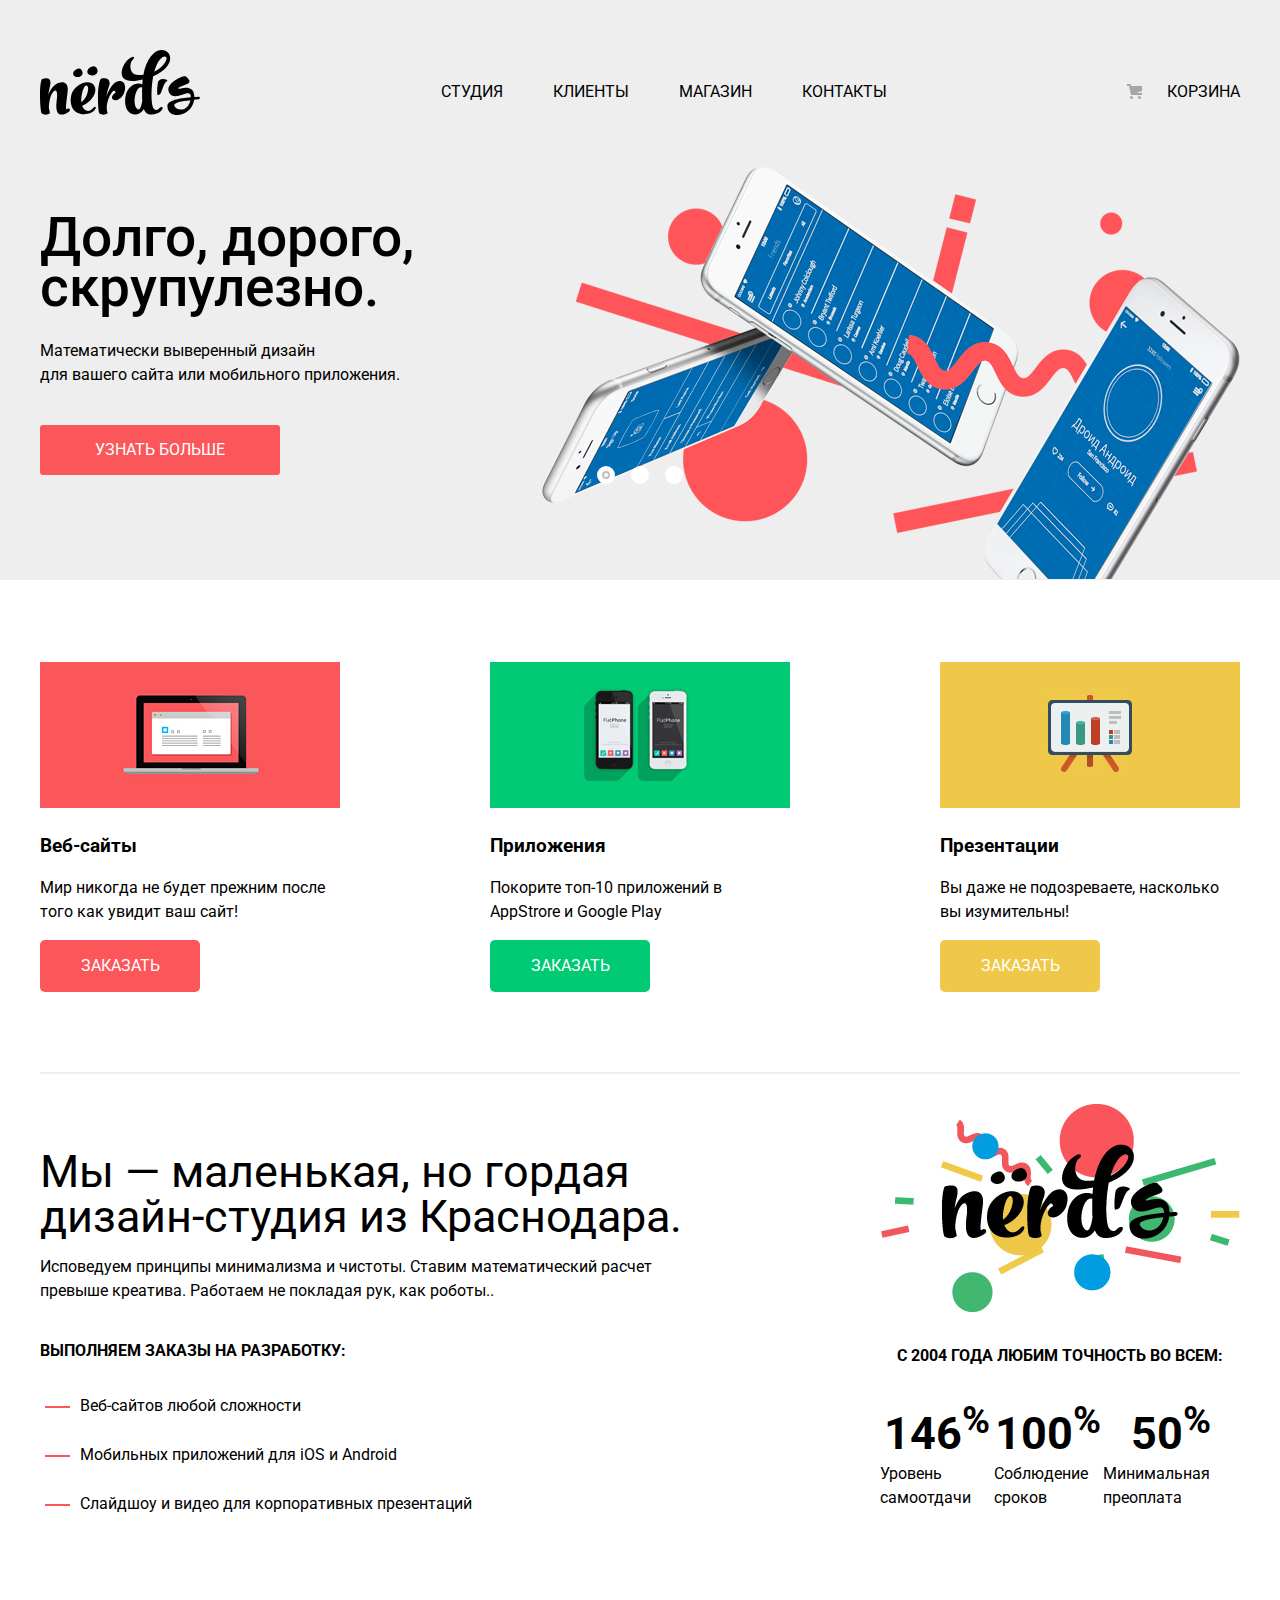
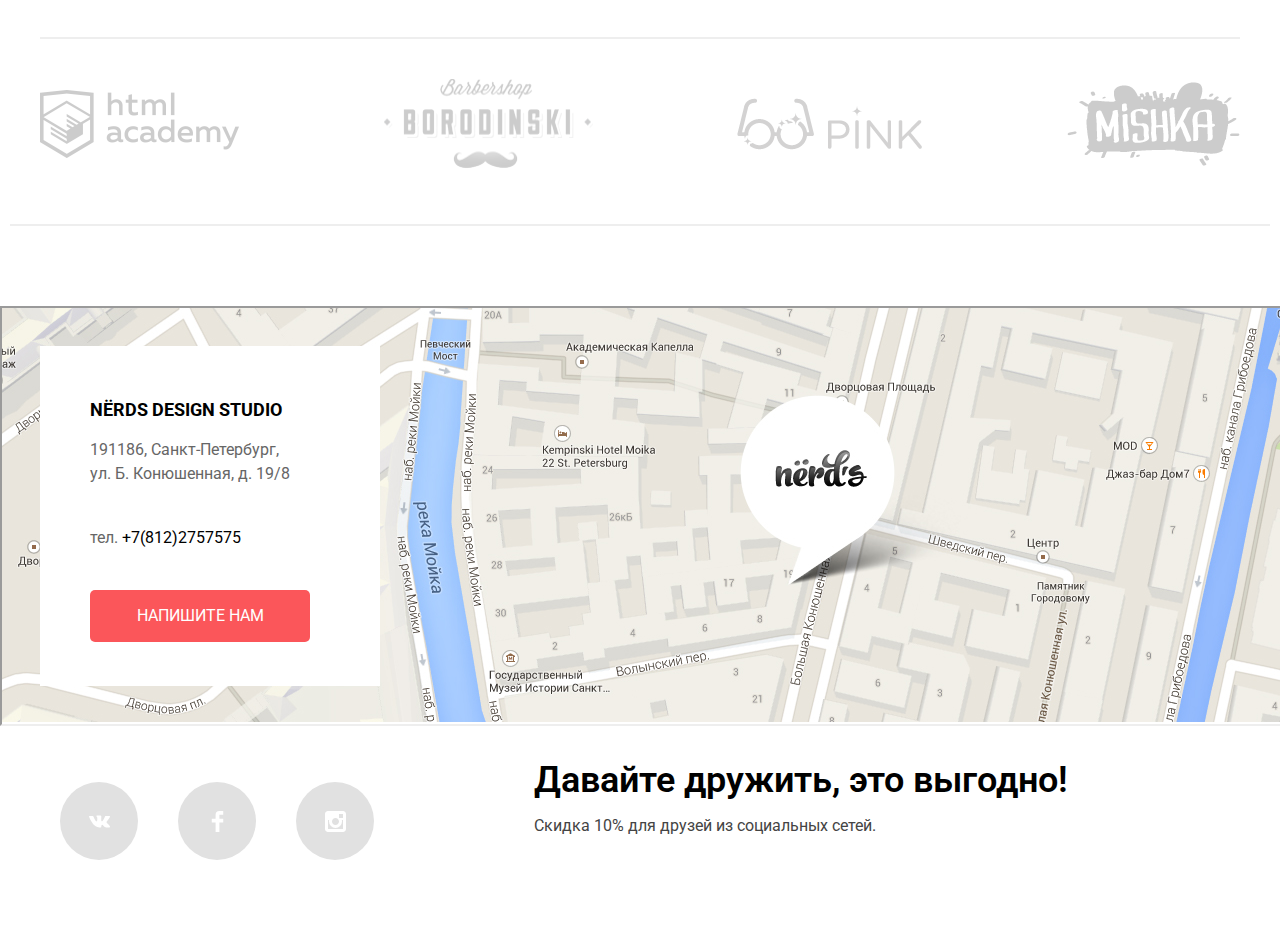
==== index.html @ 2fd3a443 "pravka24" ====
<!DOCTYPE html>
<html lang="ru">

<head>
  <meta charset="utf-8" />
  <title>HTML Academy: Нёрдс</title>

  <link rel="stylesheet" href="css/normalize.css" />
  <link rel="stylesheet" href="css/style.css" />
  <script src="js/script.js"></script>
  <link href="https://fonts.googleapis.com/css?family=Roboto:400,500,700" rel="stylesheet" />
 

</head>

<body>
  <header class="main-header">
    <div class="container">
      <a class="logo">
        <img src="img/nerds-logo.svg" width="160" height="65" alt="#" /></a>

      <nav class="navigation">
        <a class="navigation-link-active">студия</a>
        <a class="navigation-link" href="#">клиенты</a>
        <a class="navigation-link" href="catalog.html">магазин</a>

        <a class="navigation-link" href="#">контакты</a>
      </nav>

      <div class="cart">
        <a class="cart-link" href="#">корзина</a>
      </div>
    </div>
  </header>

  <main class="page-content">
    <section class="slider">
      <div class="container">
        <h2 class="visually-hidden">Преимущества</h2>
        <input class="visually-hidden" type="radio" id="product-1" name="toggle" checked />
        <input class="visually-hidden" type="radio" id="product-2" name="toggle" />
        <input class="visually-hidden" type="radio" id="product-3" name="toggle" />
        <div class="slider-controls">
          <label class="slider-controls-item slider-controls-item-1" for="product-1">Первый</label>
          <label class="slider-controls-item slider-controls-item-2" for="product-2">Второй</label>
          <label class="slider-controls-item slider-controls-item-3" for="product-3">Третий</label>
        </div>
        <ul class="slider-list">
          <li class="slider-item">
            <h3>
              Долго, дорого,<br />
              скрупулезно.
            </h3>
            <p>
              Математически выверенный дизайн<br />
              для вашего сайта или мобильного приложения.
            </p>
            <a class="slider-item-btn btn" href="#">Узнать больше</a>
          </li>
          <li class="slider-item">
            <h3>Любим математику как никто другой</h3>
            <p>
              Никакого креатива, только математические формулы для расчета
              идеальных пропорций.
            </p>
            <a class="slider-item-btn btn" href="#">Узнать больше</a>
          </li>
          <li class="slider-item">
            <h3>
              Только ночь,<br />
              только хардкор
            </h3>
            <p>
              Работать днем, как все? Мы против этого.<br />
              Ближе к полуночи работа только начинается.
            </p>
            <a class="slider-item-btn btn" href="#">Узнать больше</a>
          </li>
        </ul>
      </div>
    </section>

    <section class="categories">
      <div class="categories-item">
        <img src="img/illustration-1.png" width="300" height="146" alt="#" />
        <h3 class="categories-title">Веб-сайты</h3>
        <p class="categories-text"></p>
        <p>Мир никогда не будет прежним после того как увидит ваш сайт!</p>
        <a class="btn-red" href="#">заказать</a>
      </div>

      <div class="categories-item">
        <img src="img/illustration-2.png" width="300" height="146" alt="#" />
        <h3 class="categories-title">Приложения</h3>
        <p class="categories-text"></p>
        <p>Покорите топ-10 приложений в AppStrore и Google Play</p>
        <a class="btn-green" href="#">заказать</a>
      </div>

      <div class="categories-item">
        <img src="img/illustration-3.png" width="300" height="146" alt="#" />
        <h3 class="categories-title">Презентации</h3>
        <p class="categories-text"></p>
        <p>Вы даже не подозреваете, насколько вы изумительны!</p>
        <a class="btn-yellow" href="#">заказать</a>
      </div>
    </section>

    <div class="about">
      <div class="left-column">
        <h2 class="about-header">
          Мы — маленькая, но гордая дизайн-студия из Краснодара.
        </h2>
        <p class="about-promo ">
          Исповедуем принципы минимализма и чистоты. Ставим математический
          расчет превыше креатива. Работаем не покладая рук, как роботы..
        </p>
        <h3>Выполняем заказы на разработку:</h3>
        <ul class="about-promo-h">
          <li>Веб-сайтов любой сложности</li>
          <li>Мобильных приложений для iOS и Android</li>
          <li>Слайдшоу и видео для корпоративных презентаций</li>
        </ul>
      </div>
      <div class="right-column">
        <img src="img/nerds-illustration.png" width="360" height="208" alt="#" />
        <p class="about-text">С 2004 года любим точность во всем:</p>

        <ul>
          <li>
            <span>146<sup>%</sup></span>
            <p>Уровень самоотдачи</p>
          </li>
          <li>
            <span>100<sup>%</sup></span>
            <p>Соблюдение сроков</p>
          </li>
          <li>
            <span>50<sup>%</sup></span>
            <p>Минимальная преоплата</p>
          </li>
        </ul>
      </div>
    </div>
    <div class="partner">
      <a class="partner-item" href="#">
        <img src="img/logo-1.png" width="199" height="68" alt="Html academy" /></a>

      <a class="partner-item" href="#">
        <img src="img/logo-2.png" width="209" height="90" alt="Barbershop Borodinsky" /></a>

      <a class="partner-item" href="#">
        <img src="img/logo-3.png" width="185" height="52" alt="Pink" /></a>

      <a class="partner-item" href="#">
        <img src="img/logo-4.png" width="173" height="84" alt="Mishka" /></a>
    </div>
  </main>

  <footer class="main-footer">
    <section class="map">
      <div class="container">
        <div class="contacts">
          <h1 class="nerds">NЁRDS DESIGN STUDIO</h1>
          <p class="adres">
            191186, Санкт-Петербург, ул. Б. Конюшенная, д. 19/8
          </p>
          <p>тел. <a href="tel:+78122757575">+7(812)2757575</a></p>
          <a class="btn-modal" href="#">напишите нам</a>
        </div>
      </div>

      <h2 class="visually-hidden">Как до нас добраться</h2>
      <iframe class="map-interactive"
        src="https://www.google.com/maps/embed?pb=!1m18!1m12!1m3!1d1998.6037999040354!2d30.322010416394033!3d59.938716271971415!2m3!1f0!2f0!3f0!3m2!1i1024!2i768!4f13.1!3m3!1m2!1s0x4696310fca5ba729%3A0xea9c53d4493c879f!2sBolshaya+Konyushennaya+ul.%2C+19%2C+Sankt-Peterburg%2C+Russia%2C+191186!5e0!3m2!1sen!2s!4v1441888483426"
        width="100%" height="416" allowfullscreen></iframe>


      <p><img class="map-map" src="img/map.jpg" width="1440" height="416" alt="#"></p> 

    </section>
    <div class="container">
    <div class="contanier-socials">
      <section class="socials"></section>

        <a class="socials-btn socials-btn-vk" href="#">
          <img src="img/vk-icon.svg" width="21" height="21" alt="#" /></a>

        <a class="socials-btn socials-btn-fb" href="#">
          <img src="img/fb-icon.svg" width="21" height="21" alt="#" /></a>

        <a class="socials-btn socials-btn-inst" href="#">
          <img src="img/insta-icon.svg" width="21" height="21" alt="#" /></a>

      </section>

      <section class="friends">
        <b class="friends-item">Давайте дружить, это выгодно!</b>
        <p class="friends-title">
          Скидка 10% для друзей из социальных сетей.
        </p>
      </section>
    </div>
  </div>
  </footer>



  <section class="popup">
    <h2>Напишите нам</h2>
    <form>
      <div class="modal">
        <div>
          <label class="modal-name">Ваше имя:</label>
          <input class="login" type="text" name="login" value="" placeholder="Имя Фамилия" />
        </div>

        <div>
          <label class="modal-email">Ваш e-mail:</label>
          <input class="email" type="text" name="email" value="" placeholder="email@example.com" />
        </div>
      </div>

      <div>
        <label class="modal-text">Текст письма:</label>
        <textarea class="modal-text" name="message" id="message" rows="10" placeholder="В свободной форме"></textarea>
        <button class="popup-btn" type="submit">Отправить</button>
      </div>
    </form>
    <button class="modal-close" type="button">
      <span class="visually-hidden">Закрыть</span>
    </button>
  </section> 
  

</body>
</html>
---- css/style.css ----
body {
min-height: 1200px;
margin: 0;
padding: 0;
font-family: "Roboto", "Arial", sans-serif;
font-size: 16px;
line-height: 24px;
font-weight: 400;
color: #000;
}
a {
color: #000;
/* color: #666; */
text-decoration: none;
}
.container {
padding: 0 20px;
margin: 0 auto;
width: 1200px;
}
.main-header {
background-color: #eee;
text-transform: uppercase;
padding-top: 50px;
}

.navigation {
display: flex;
}

.main-header .container {
justify-content: space-between;
width: 1200px;
margin: 0 auto;
display: flex;
}
.cart-link {
color: #000;
padding-left: 5px;
position: relative;
display: block;
}
.cart-link::before {
content: "";
left: 0;
bottom: 5px;
position: absolute;
display: block;
width: 15px;
height: 15px;
background: url("../img/cart-icon.svg");
}

.navigation a {
display: block;
padding: 30px 25px;
}
.navigation-link:hover {
color: red;
}
.cart a {
margin-top: 30px;
padding-left: 40px;
}
.cart-link:hover {
color: red;
}

.visually-hidden {
position: absolute;
width: 1px;
height: 1px;
clip: rect(0, 0, 0, 0);
}
.slider {
position: relative;
background-color: #eeeeee;
}
.slider-controls {
position: absolute;
left: 50%;
bottom: 104px;
z-index: 100;
width: 160px;
height: 18px;
text-align: center;
font-size: 0;
transform: translateX(-50%);
}
.slider-controls label {
position: relative;
display: inline-block;
width: 18px;
height: 18px;
padding: 8px;
border-radius: 50%;
cursor: pointer;
}

.slider-controls label::after {
content: "";
position: absolute;
top: 8px;
left: 8px;
z-index: 1;
width: 18px;
height: 18px;
background: #ffffff;
border-radius: 50%;
}
.slider-list {
margin: 0;
padding: 0;
list-style: none;
}
.slider-item {
height: 288px;
display: none;
padding: 78px 0 80px 0;
}
.slider-item:nth-child(1) {
background-image: url("../img/slide1.png");
background-repeat: no-repeat;
background-position: 100% 32px;
}
.slider-item:nth-child(2) {
background-image: url("../img/slide2.png");
background-repeat: no-repeat;
background-position: 100% 16px;
}
.slider-item:nth-child(3) {
background-image: url("../img/slide3.png");
background-repeat: no-repeat;
background-position: 100% 35px;
}
#product-1:checked ~ .slider-list .slider-item:nth-child(1) {
display: block;
}
#product-2:checked ~ .slider-list .slider-item:nth-child(2) {
display: block;
}
#product-3:checked ~ .slider-list .slider-item:nth-child(3) {
display: block;
}
#product-1:checked ~ .slider-controls .slider-controls-item-1::before,
#product-2:checked ~ .slider-controls .slider-controls-item-2::before,
#product-3:checked ~ .slider-controls .slider-controls-item-3::before {
content: "";
position: absolute;
left: 50%;
top: 50%;
z-index: 2;
width: 4px;
height: 4px;
margin: -4px;
background-color: inherit;
border: 2px solid #c1c1c1;
border-radius: 50%;
}
.slider-item h3 {
max-width: 600px;
margin: 0;
margin-bottom: 27px;
font-size: 55px;
line-height: 50px;
font-weight: 500;
}
.slider-item p {
max-width: 430px;
margin: 0;
margin-bottom: 38px;
}
.btn {
display: block;
width: 240px;
padding: 13px 0;
font-size: 16px;
line-height: 24px;
color: #ffffff;
text-transform: uppercase;
text-align: center;
text-decoration: none;
background-color: #fb565a;
border-radius: 3px;
border: none;
}
.btn:hover,
.btn:focus,
.btn:active {
background-color: #e74246;
background-color: #d7373b;
color: rgba(255, 255, 255, 0.3);
box-shadow: 0 3px rgba(0, 0, 0, 0.1) inset;
}
.categories {
width: 1200px;
margin: 0 auto;
margin-top: 82px;
padding-bottom: 80px;
border-bottom: 2px solid #eee;
display: flex;
justify-content: space-between;
}
.categories-item {
width: 300px;
}
.btn-red {
display: block;
box-sizing: border-box;
line-height: 18px;
text-decoration: none;
text-transform: uppercase;
text-align: center;
padding-top: 17px;
padding-bottom: 17px;
border-radius: 5px;
width: 160px;
color: #ffffff;
font-size: 16px;
background-color: #fb565a;
}
.btn-red:hover,
.btn-red:active,
.btn-red:focus {
background-color: #d6494d;
}
.btn-green {
display: block;
box-sizing: border-box;
line-height: 18px;
text-decoration: none;
text-transform: uppercase;
text-align: center;
padding-top: 17px;
padding-bottom: 17px;
border-radius: 5px;
width: 160px;
color: #ffffff;
font-size: 16px;
background-color: #00ca74;
}
.btn-green:hover,
.btn-green:active,
.btn-green:focus {
background-color: #01a25e;
}
.btn-yellow {
display: block;
box-sizing: border-box;
line-height: 18px;
text-decoration: none;
text-transform: uppercase;
text-align: center;
padding-top: 17px;
padding-bottom: 17px;
border-radius: 5px;
width: 160px;
color: #ffffff;
font-size: 16px;
background-color: #efc84a;
}
.btn-yellow:hover,
.btn-yellow:active,
.btn-yellow:focus {
background-color: #d6ae2c;
}
.about {
width: 1200px;
padding-top: 30px;
padding-bottom: 80px;
border-bottom: 2px solid #eee;
display: flex;
justify-content: space-between;

margin: auto;
}
.left-column h2 {
font-weight: 400;
width: 660px;
margin-right: 120px;
}
.about-header {
padding: 0;
padding-top: 45px;
margin: 0;
font-size: 45px;
line-height: 45px;
font-weight: 500;
}
.about-promo {
width: 620px;
}

.about-promo + h3 {
text-transform: uppercase;
padding-top: 20px;
padding-bottom: 15px;
font-size: 16px;
line-height: 24px; 
}
.about-promo-h li {
list-style: none;
padding-bottom: 25px;
position: relative;
}
.about-promo-h li::before {
content: "";
top: 12px;
left: -35px;
position: absolute;
width: 25px;
height: 2px;
background-color: #fb565a;
}
.right-column {
width: 360px;
}
.right-column ul {
list-style: none;
margin-top: 40px;
display: flex;
}
.about-text {
display: block;
text-align: center;
font-weight: bold;
text-transform: uppercase;
margin-top: 25px;
}
.right-column ul {
padding: 0;
}
.about-text sup {
font-size: 28px;
}
.right-column span {
font-size: 45px;
display: block;
text-align: center;
font-weight: bold;
text-transform: uppercase;
}
.partner {
width: 1200px;
margin: auto;
display: flex;
justify-content: space-between;
align-items: center;
padding: 40px 30px 48px 30px;
border-bottom: 2px solid #eee;
margin-bottom: 80px;
}
.partner-item:hover,
.partner-item:active,
.partner-item:focus {
  opacity: 0.4;
}

.main-footer {
margin-top: 80px;
position: relative;
}
.contacts {
display: block;
z-index: 5;
position: absolute;
top: 40px;
margin: 0;
background-color: rgb(255, 255, 255);
width: 240px;
height: 260px;
padding: 40px 50px;
}
.contacts p {
margin-bottom: 40px;
display: block;
color: #666;
width: 202px;
}
.btn-modal {
display: block;
box-sizing: border-box;
line-height: 18px;
text-decoration: none;
text-transform: uppercase;
text-align: center;
padding-top: 17px;
padding-bottom: 17px;
border-radius: 5px;
width: 220px;
color: #ffffff;
font-size: 16px;
background-color: #fb565a
}
.btn-modal:hover,
.btn-modal:active,
.btn-modal:focus {
background-color: #d6494d;
}





.map { z-index: 3;
height: 416px;
position: relative;
}
.map-map { z-index: 1;
position: absolute;
top: 0;
left: 50%;
transform: translateX(-50%);
}
.map-interactive {
z-index: 2;
position: absolute;
}


.contanier-socials {
padding-bottom: 70px;
display: flex;
margin-top: 40px;
}
.nerds {
width: 320px;
font-size: 18px;
}
.socials {
padding-bottom: 60px;
text-align: center;
display: flex;
}
.socials-btn-vk {
margin: 20px;
display: flex;
justify-content: center;
align-items: center;
width: 78px;
height: 78px;
border-radius: 50%;
background-color: #e1e1e1;
}
.socials-btn-vk:hover,
.socials-btn-vk:active,
.socials-btn-vk:focus {
background-color: red;
}
.socials-btn-fb {
margin: 20px;
display: flex;
justify-content: center;
align-items: center;
width: 78px;
height: 78px;
border-radius: 50%;
background-color: #e1e1e1;
}
.socials-btn-fb:hover,
.socials-btn-fb:active,
.socials-btn-fb:focus {
background-color: red;
}
.socials-btn-inst {
margin: 20px;
display: flex;
justify-content: center;
align-items: center;
width: 78px;
height: 78px;
border-radius: 50%;
background-color: #e1e1e1;
}
.socials-btn-inst:hover,
.socials-btn-inst:active,
.socials-btn-inst:focus {
background-color: red;
}
.friends {
width: 560px;
margin-left: 140px;
}
.friends-item {
margin: 0;
font-size: 36px;
line-height: 36px;
font-weight: 600;
}
.friends-title {
font-size: 16px;
line-height: 22px;
color: #444;
}
fieldset {
padding: 0;

border: none;
}
ul li {
list-style-type: none;
}
.wrapper-title {
margin-bottom: 60px;
padding-top: 70px;
padding-bottom: 95px;
text-align: center;
background-color: #eee;
}
.wrapper-title h1 {
display: block;
line-height: 55px;
font-weight: 400;
padding: 0;
padding-bottom: 18px;
margin: 0;
font-size: 55px;
}
.container-wrapper {
display: flex;
justify-content: space-between;
margin: auto;
}
.container-filter {
margin: 0;
}
.container-filter legend {
display: inline-block;
text-transform: uppercase;
font-size: 18px;
line-height: 30px;
font-weight: 600;
padding-bottom: 30px;
}

.range-filter {
margin-bottom: 60px;
width: 260px;
margin-top: 40px;
}
.filter-item legend {
margin: 0;
width: 260px;
font-size: 18px;
line-height: 24px;
text-transform: uppercase;
font-weight: 700;
}
.range-controls {
position: relative;
height: 41px;
margin-bottom: 15px;
padding-top: 39px;
padding-right: 20px;
padding-left: 20px;
background-color: #f1f1f1;
border-radius: 5px;
}
.range-controls .scale {
height: 2px;
background: #d7dcde;
}
.range-controls .bar {
width: 70%;
height: 2px;
background: #00ca74;
}
.range-controls .toggle {
position: absolute;
top: 31px;
width: 4px;
height: 4px;
padding: 0;
border: 8px solid #ffffff;
background-color: #ababab;
box-shadow: 0 2px 1px 0 #cfcfcf;
border-radius: 50%;
cursor: pointer;
}
.range-controls .toggle-min {
left: 18px;
}
.range-controls .toggle-max {
left: 160px;
}
.price-controls {
font-size: 0;
}
.price-controls label {
display: inline-block;
width: 50%;
font-size: 16px;
/* text-transform: uppercase; */
}
.price-controls input {
width: 60px;
padding: 8px 10px;
margin-left: 10px;
font-family: Roboto, Arial, sans-serif;
font-size: 16px;
text-align: center;
color: #283136;
border: none;
border-radius: 5px;
background: #f1f1f1;
}
.max-price {
text-align: right;
}

.grid-list {
padding-left: 0;
}
/* .grid-title {
display: inline-block;
text-transform: uppercase;
font-size: 18px;
line-height: 30px;
font-weight: 600;
padding-bottom: 10px;
} */
.grid-label {
position: relative;
font-size: 16px;
line-height: 20px;
display: block;
cursor: pointer;
color: #283136;
padding-bottom: 25px;
padding-left: 37px;
}
.grid-label-radio:before {
content: "";
width: 25px;
height: 25px;
top: -5px;
left: 0;
position: absolute;
background-image: url("../img/radio-off.svg");
opacity: 0.4;
}
.grid-item {
display: none;
}
input[type="radio"]:checked + label::before {
content: "";
width: 25px;
height: 25px;
top: -5px;
left: 0;
position: absolute;
background-image: url("../img/radio-on.svg");
}
.features-item {
display: none;
}
.features-label {
position: relative;
font-size: 16px;
line-height: 20px;
display: block;
cursor: pointer;
color: #283136;
padding-bottom: 25px;
padding-left: 37px;
}
.features-label-chek::before {
content: "";
width: 23px;
height: 23px;
top: 0;
left: 0;
position: absolute;
background-image: url("../img/checkbox-off.svg");
opacity: 0.4;
}
input[type="checkbox"]:checked + label::before {
content: "";
width: 27px;
height: 23px;
top: 0;
left: 0;
position: absolute;
background-image: url("../img/checkbox-on.svg");
}

.filter-sort {
display: inline-block;
margin: 0;
padding: 0;
list-style: none;
border: 0;
text-transform: uppercase;
}
.filter-sort-title {
display: inline-block;
font-size: 18px;
/* line-height: 18px; */
font-weight: 600;
margin-right: 267px;
}

.features-list {
padding-left: 0;
margin-bottom: 37px;
}
.features-list li {
position: relative;
font-size: 16px;
line-height: 20px;
display: block;
cursor: pointer;
color: #283136;
}

.filter-right {
display:flex
}  
.filter-sort {
display: flex;
}
.filter-sort-title + li {
opacity: 1;
}
.filter-sort-item  {
margin-right: 30px;
font-size: 14px;
color: #000;
opacity: 0.3; 
text-decoration: none;
}
.filter-sort-item a:hover,
.filter-sort-item a:active,
.filter-sort-item a:focus {
opacity: 0.3;
color: #444;
}
.filter-toggle {
display: inline-block;
margin-left: 15px; 
}
.filter-link {
display: inline-block;
width: 10px;
height: 11px;
}
.filter-down {
background-image: url("../img/icon-down-dir.svg");
background-repeat: no-repeat;
}
.filter-up {
opacity: 0.3;
margin-left: 5px;
background-image: url("../img/icon-up-dir.svg");
background-repeat: no-repeat;
}
.filter-item {
padding: 0;
display: inline-block;  
line-height: 18px;
}
.filter-down a {
width: 9px;
height: 11px;
margin-right: 10px;
background-image: url("../img/sort-down.svg");
background-repeat: no-repeat;
}
.product-item::before {
content: "";
position: absolute;
width: 360px;
height: 40px;
border-top-left-radius: 3px;
border-top-right-radius: 3px;
background-color: #eee;
top: -39px;
}
.product-item::after {
content: "";
position: absolute;
width: 15px;
height: 15px;
border-radius: 50%;
background-color: #fff;
left: 50px;
top: -25px;
box-shadow: 25px 0 0 0 #fff, -25px 0 0 0 #fff;
}
.product-list {
margin-top: 70px;
margin-right: 20px;
width: 760px;
display: flex;
justify-content: space-between;
flex-wrap: wrap;
}
.product-item {
position: relative;
display: flex;
margin-bottom: 90px;
}
.product-hidden {
position: absolute;
background: #eeeeee;
width: 360px;
height: 230px;
text-align: center;
margin-top: 345px;
font-size: 16px;
display: inline-block;
}
.product-hidden p {
font-size: 16px;
line-height: 18px;
color: #939393;
display: inline-block;
margin: 0;
padding: 0;
width: 215px;
}
.btn-hidden {
font-size: 16px;
color: #ffffff;
width: 200px;
height: 50px;
border: 0;
background-color: #fb565a;
margin: 0 auto;
margin-top: 28px;
}
.features-btn {
font-size: 16px;
line-height: 20px;
font-weight: 500;
text-transform: uppercase;
display: block;
width: 260px;
min-height: 50px;
background-color: #eee;
border: 0;
cursor: pointer;
border-radius: 5px;
}
.features-btn:hover,
.features-btn:active,
.features-btn:focus {
opacity: 0.4;
}
.paginator {
display: block;
}
.paginator-link {
display: inline-block;
box-sizing: border-box;
vertical-align: top;
height: 50px;
text-decoration: none;
color: #2e2e2e;
font-size: 16px;
line-height: 18px;
padding: 16px 21px;
background-color: #eee;
border-radius: 5%;
margin-right: 6px;
}
.paginator-active {
background-color: #fff;
border: 2px solid #eee;
box-sizing: border-box;
}
.paginator-next {
border: none;
display: inline-block;
box-sizing: border-box;
vertical-align: top;
height: 50px;
text-decoration: none;
color: #2e2e2e;
font-size: 16px;
line-height: 18px;
padding: 16px 21px;
background-color: #eee;
border-radius: 5%;
margin-right: 6px;
}
.paginator-next:hover,
.paginator-next:active,
.paginator-next:focus {
opacity: 0.4;
}



.popup { 
z-index: 3; 
position: relative;

width: 780px;
height: 440px;
background-color: #ffffff;
display: block;
position: fixed;
top: 75px;
left: 20%;
background: #ffffff;
box-shadow: 5px 5px 10px #000;
padding: 70px 100px;
display: none;
}
.popup h2 {
margin-top: auto;
margin-bottom: 40px;
/* margin: 0; */
font-size: 45px;
font-weight: 500;
}
.modal-name {
font-weight: 500;
}
.modal-email {
font-weight: 500;
}
.modal {
margin-bottom: 35px;
display: flex;
justify-content: space-between;
}
.login {
padding-left: 10px;
width: 360px;
height: 45px;
}
.email {
padding-left: 10px;
width: 360px;
height: 45px;
}
.modal-text {
margin-top: 15px;
font-weight: 500;
width: 760px;
}
.popup-btn {
color: #ffffff;
width: 200px;
height: 50px;
border: 0;
background-color: #fb565a;
font-size: 16px;
margin: 0;
}

.popup-btn:hover,
.popup-btn:active,
.popup-btn:focus {
background-color: #e74246;
background-color: #d7373b;
color: rgba(255, 255, 255, 0.3);
box-shadow: 0 3px rgba(0, 0, 0, 0.1) inset;

}
.modal-close {
border: none;
margin: 0;
content: "";
width: 25px;
height: 25px;
top: 70px;
left: 850px;
position: absolute;
background-image: url("../img/close-cross.svg");
background-repeat: no-repeat;
background-color: transparent;
}
.popup-show {
display: block;
animation: bounce 0.6s;
}
.popup-error {
 
animation: shake 0.6s;
}


@keyframes bounce {
0% {
transform: translateY(-2000px);
}

70% {
transform: translateY(30px);
}

90% {
transform: translateY(-10px);
}

100% {
transform: translateY(0);
}
}
@keyframes shake {
0%,
100% {
transform: translateX(0);
}

10%,
30%,
50%,
70%,
90% {
transform: translateX(-10px);
}

20%,
40%,
60%,
80% {
transform: translateX(10px);
}
}
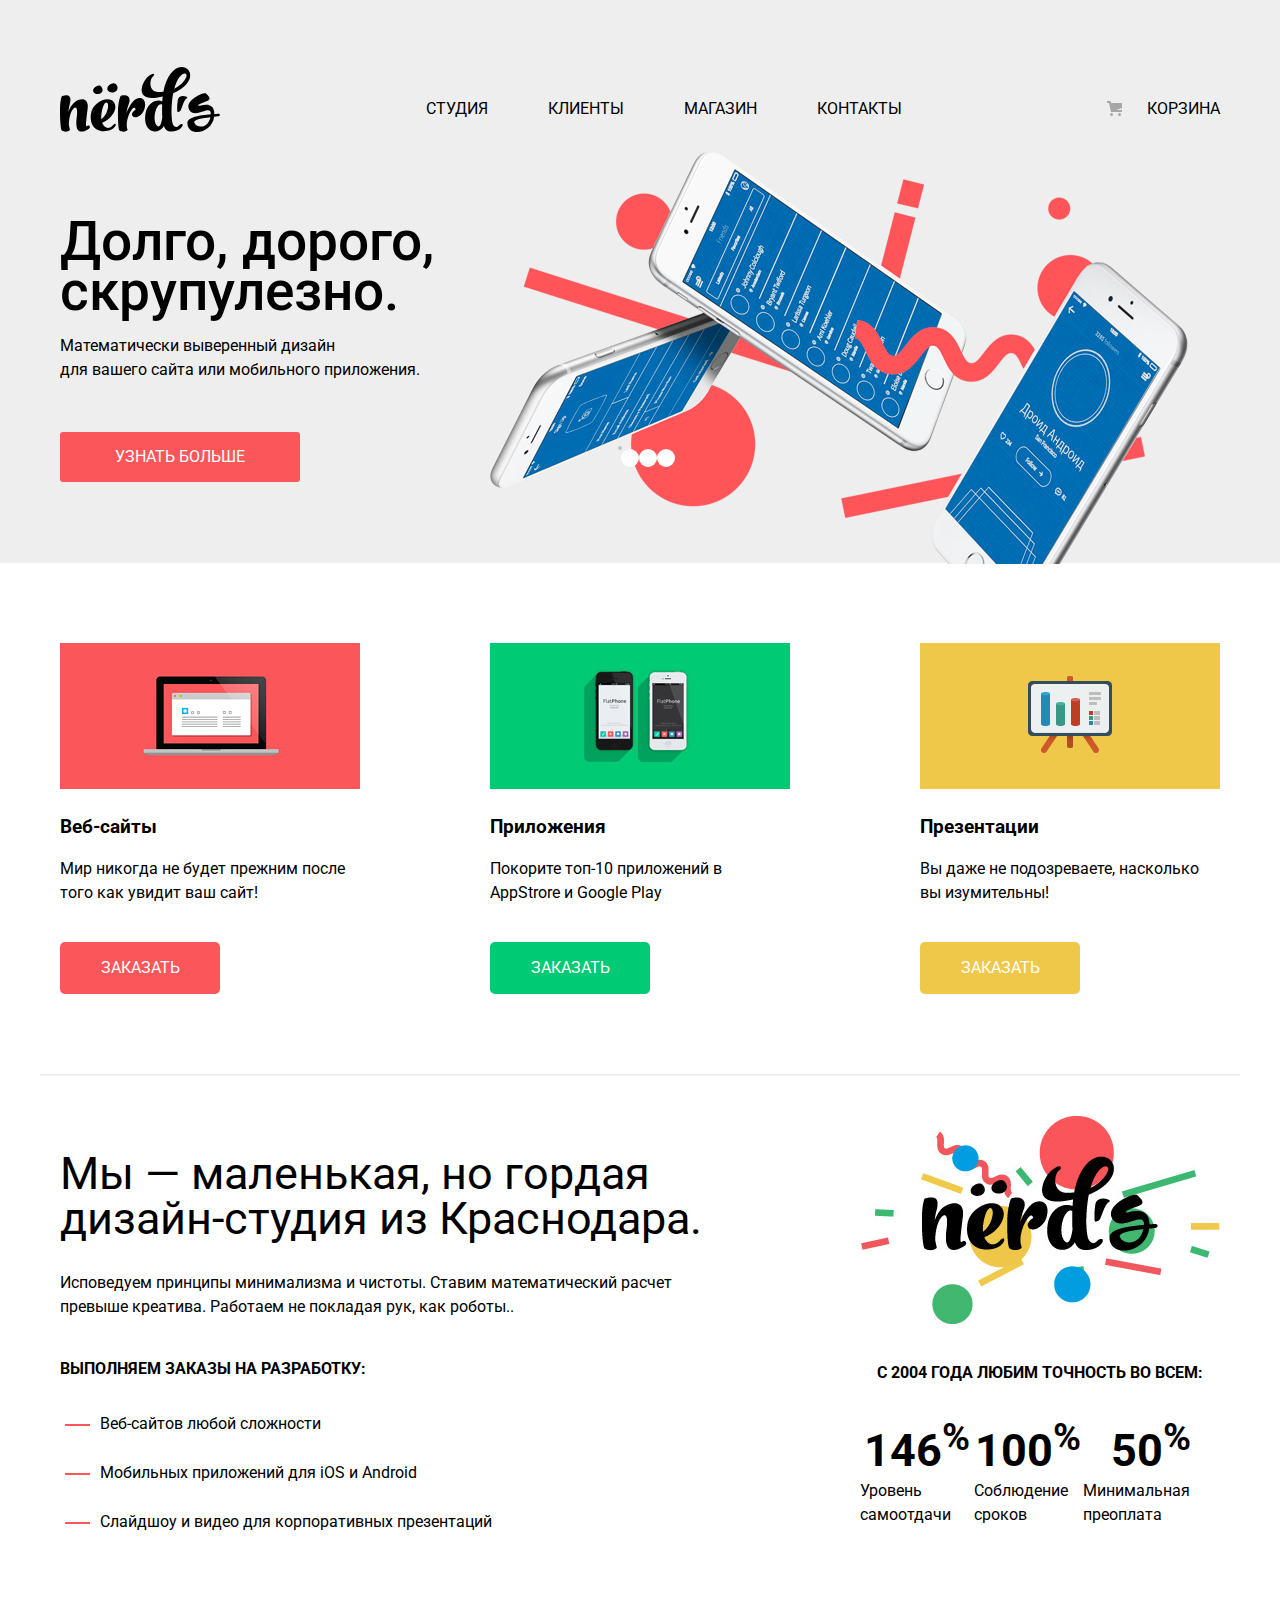
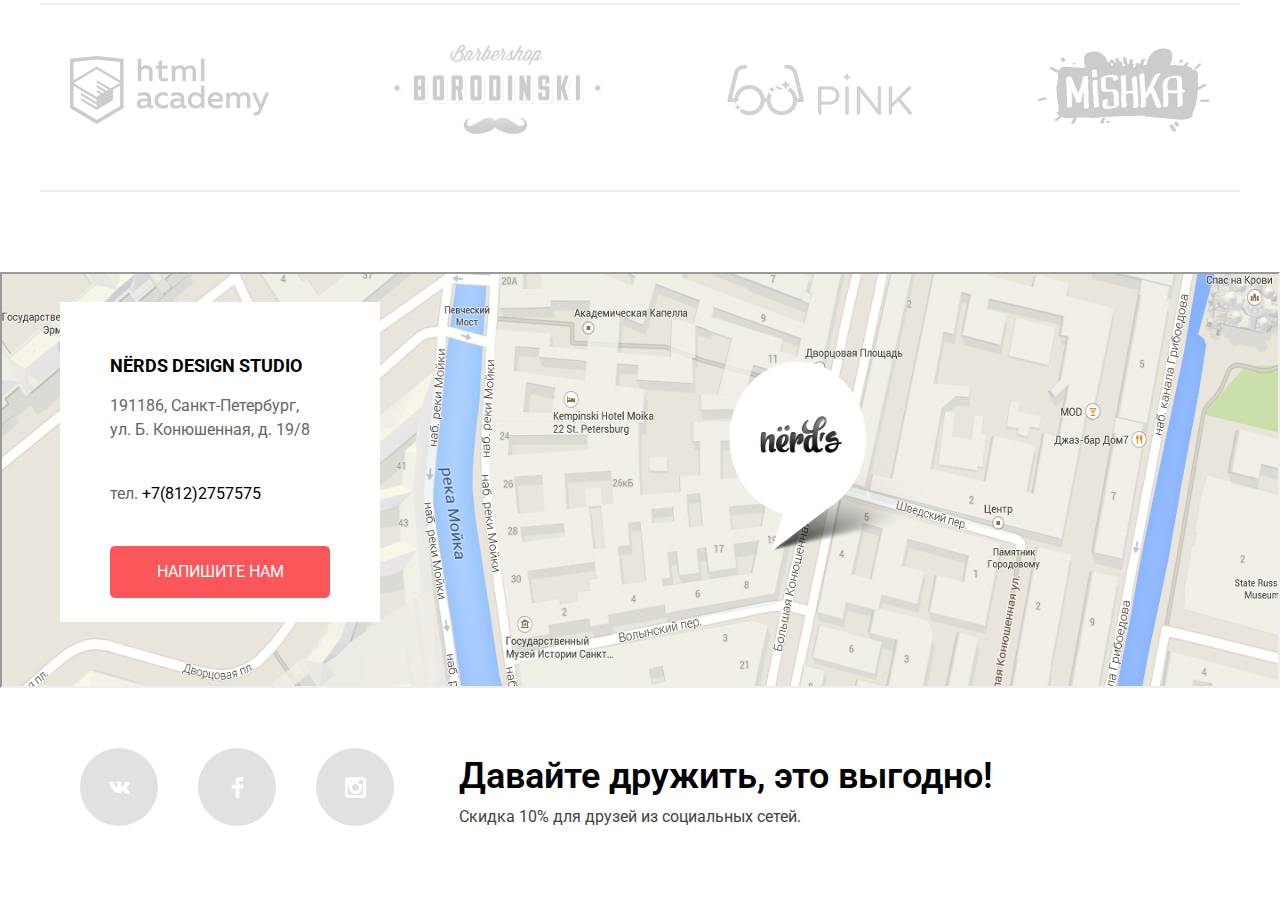
==== commit 2ab6fa54: "pravka25" ====
--- a/index.html
+++ b/index.html
@@ -7,8 +7,7 @@
 
   <link rel="stylesheet" href="css/normalize.css" />
   <link rel="stylesheet" href="css/style.css" />
-  <script src="js/script.js"></script>
-  <link href="https://fonts.googleapis.com/css?family=Roboto:400,500,700" rel="stylesheet" />
+   <link href="https://fonts.googleapis.com/css?family=Roboto:400,500,700" rel="stylesheet" />
  
 
 </head>
@@ -82,6 +81,7 @@
 
     <section class="categories">
       <div class="categories-item">
+       
         <img src="img/illustration-1.png" width="300" height="146" alt="#" />
         <h3 class="categories-title">Веб-сайты</h3>
         <p class="categories-text"></p>
@@ -231,7 +231,6 @@
       <span class="visually-hidden">Закрыть</span>
     </button>
   </section> 
-  
-
+  <script src="js/script.js"></script>
 </body>
 </html>
--- a/css/style.css
+++ b/css/style.css
@@ -7,6 +7,16 @@
 line-height: 24px;
 font-weight: 400;
 color: #000;
+box-sizing: border-box;
+}
+*,
+*::before,
+*::after {
+box-sizing: inherit;
+}
+
+img {
+max-width: 100%;
 }
 a {
 color: #000;
@@ -21,7 +31,7 @@
 .main-header {
 background-color: #eee;
 text-transform: uppercase;
-padding-top: 50px;
+padding-top: 67px;
 }
 
 .navigation {
@@ -53,7 +63,7 @@
 
 .navigation a {
 display: block;
-padding: 30px 25px;
+padding: 30px 30px;
 }
 .navigation-link:hover {
 color: red;
@@ -73,6 +83,7 @@
 clip: rect(0, 0, 0, 0);
 }
 .slider {
+  height: 412px;
 position: relative;
 background-color: #eeeeee;
 }
@@ -116,12 +127,13 @@
 .slider-item {
 height: 288px;
 display: none;
-padding: 78px 0 80px 0;
+padding: 65px 0 80px 0;
 }
 .slider-item:nth-child(1) {
+  height: 450px;
 background-image: url("../img/slide1.png");
 background-repeat: no-repeat;
-background-position: 100% 32px;
+background-position: 93% 0;
 }
 .slider-item:nth-child(2) {
 background-image: url("../img/slide2.png");
@@ -160,7 +172,7 @@
 .slider-item h3 {
 max-width: 600px;
 margin: 0;
-margin-bottom: 27px;
+margin-bottom: 18px;
 font-size: 55px;
 line-height: 50px;
 font-weight: 500;
@@ -168,7 +180,7 @@
 .slider-item p {
 max-width: 430px;
 margin: 0;
-margin-bottom: 38px;
+margin-bottom: 50px;
 }
 .btn {
 display: block;
@@ -193,9 +205,10 @@
 box-shadow: 0 3px rgba(0, 0, 0, 0.1) inset;
 }
 .categories {
+  padding: 0 20px;
 width: 1200px;
 margin: 0 auto;
-margin-top: 82px;
+margin-top: 80px;
 padding-bottom: 80px;
 border-bottom: 2px solid #eee;
 display: flex;
@@ -204,7 +217,11 @@
 .categories-item {
 width: 300px;
 }
-.btn-red {
+.categories-text {
+  width: 250px;
+}
+.btn-red {    
+  margin-top: 37px;
 display: block;
 box-sizing: border-box;
 line-height: 18px;
@@ -225,6 +242,7 @@
 background-color: #d6494d;
 }
 .btn-green {
+  margin-top: 37px;
 display: block;
 box-sizing: border-box;
 line-height: 18px;
@@ -245,6 +263,7 @@
 background-color: #01a25e;
 }
 .btn-yellow {
+  margin-top: 37px;
 display: block;
 box-sizing: border-box;
 line-height: 18px;
@@ -264,10 +283,11 @@
 .btn-yellow:focus {
 background-color: #d6ae2c;
 }
-.about {
+.about {    
+padding: 0 20px;
 width: 1200px;
 padding-top: 30px;
-padding-bottom: 80px;
+padding-bottom: 28px;
 border-bottom: 2px solid #eee;
 display: flex;
 justify-content: space-between;
@@ -288,12 +308,13 @@
 font-weight: 500;
 }
 .about-promo {
+  margin-top: 30px;
 width: 620px;
 }
 
 .about-promo + h3 {
 text-transform: uppercase;
-padding-top: 20px;
+padding-top: 22px;
 padding-bottom: 15px;
 font-size: 16px;
 line-height: 24px; 
@@ -313,6 +334,7 @@
 background-color: #fb565a;
 }
 .right-column {
+  margin-top: 10px;
 width: 360px;
 }
 .right-column ul {
@@ -325,7 +347,7 @@
 text-align: center;
 font-weight: bold;
 text-transform: uppercase;
-margin-top: 25px;
+margin-top: 30px;
 }
 .right-column ul {
 padding: 0;
@@ -364,11 +386,11 @@
 display: block;
 z-index: 5;
 position: absolute;
-top: 40px;
+top: 30px;
 margin: 0;
 background-color: rgb(255, 255, 255);
-width: 240px;
-height: 260px;
+width: 320px;
+height: 320px;
 padding: 40px 50px;
 }
 .contacts p {
@@ -478,8 +500,9 @@
 background-color: red;
 }
 .friends {
+  margin-top: 30px;
 width: 560px;
-margin-left: 140px;
+margin-left: 45px;
 }
 .friends-item {
 margin: 0;
@@ -489,7 +512,7 @@
 }
 .friends-title {
 font-size: 16px;
-line-height: 22px;
+line-height: 12px;
 color: #444;
 }
 fieldset {
@@ -501,11 +524,11 @@
 list-style-type: none;
 }
 .wrapper-title {
-margin-bottom: 60px;
-padding-top: 70px;
+margin-bottom: 55px;
+padding-top: 55px;
 padding-bottom: 95px;
 text-align: center;
-background-color: #eee;
+background-color:  #eeeeee ;
 }
 .wrapper-title h1 {
 display: block;
@@ -534,9 +557,9 @@
 }
 
 .range-filter {
-margin-bottom: 60px;
+margin-bottom: 95px;
 width: 260px;
-margin-top: 40px;
+margin-top: 23px;
 }
 .filter-item legend {
 margin: 0;
@@ -788,8 +811,7 @@
 box-shadow: 25px 0 0 0 #fff, -25px 0 0 0 #fff;
 }
 .product-list {
-margin-top: 70px;
-margin-right: 20px;
+margin-top: 95px;
 width: 760px;
 display: flex;
 justify-content: space-between;
@@ -798,7 +820,7 @@
 .product-item {
 position: relative;
 display: flex;
-margin-bottom: 90px;
+margin-bottom: 63px;
 }
 .product-hidden {
 position: absolute;
@@ -870,6 +892,7 @@
 box-sizing: border-box;
 }
 .paginator-next {
+  width: 258px;
 border: none;
 display: inline-block;
 box-sizing: border-box;
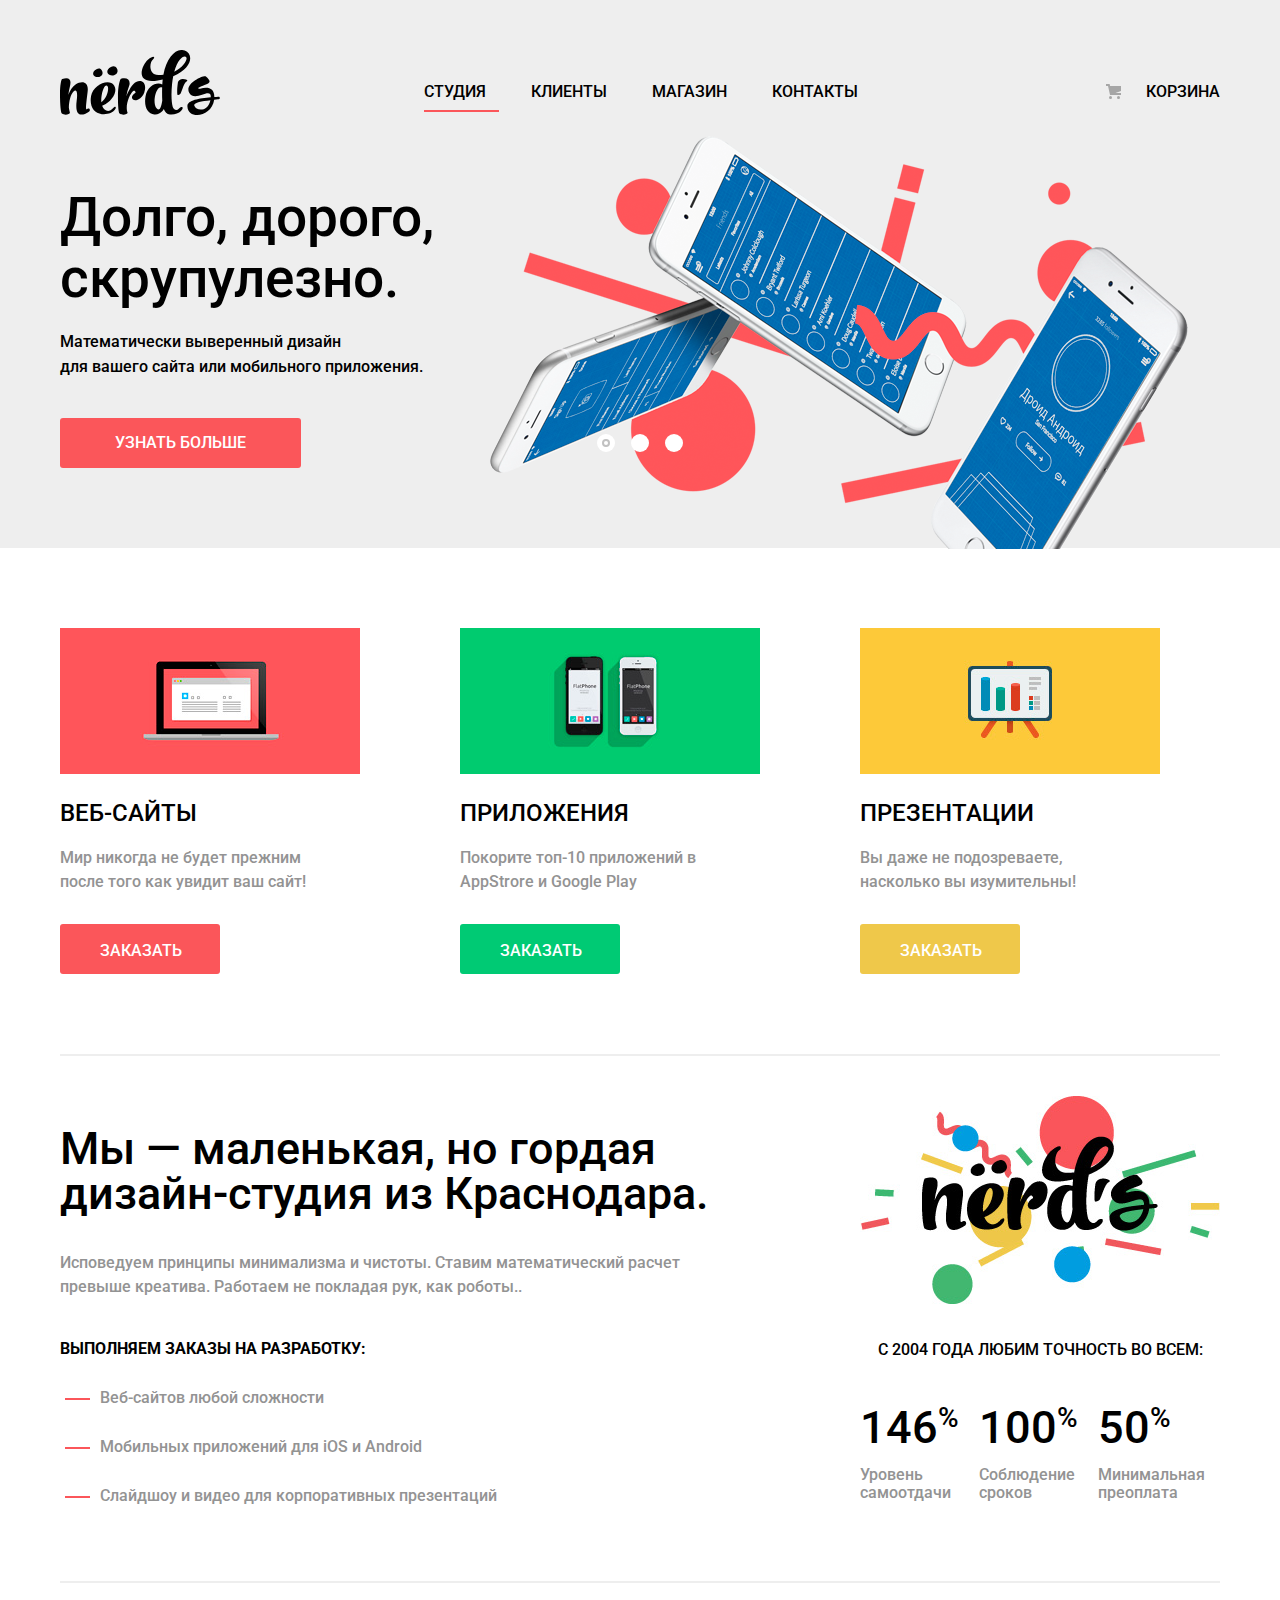
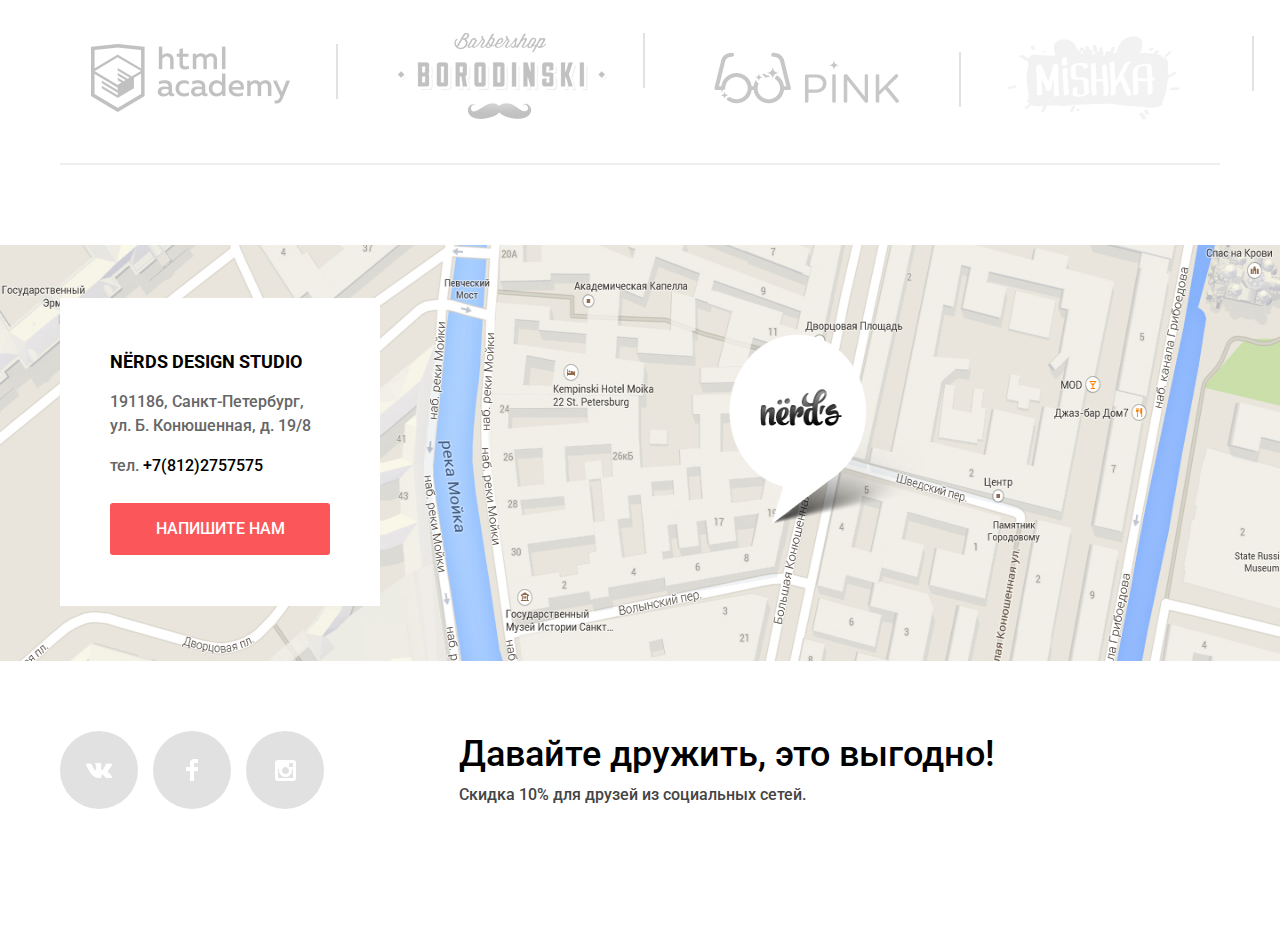
==== commit 0b054fb2: "pravka27" ====
--- a/index.html
+++ b/index.html
@@ -8,7 +8,7 @@
   <link rel="stylesheet" href="css/normalize.css" />
   <link rel="stylesheet" href="css/style.css" />
    <link href="https://fonts.googleapis.com/css?family=Roboto:400,500,700" rel="stylesheet" />
- 
+
 
 </head>
 
@@ -54,7 +54,7 @@
               Математически выверенный дизайн<br />
               для вашего сайта или мобильного приложения.
             </p>
-            <a class="slider-item-btn btn" href="#">Узнать больше</a>
+            <a class="btn" href="#">Узнать больше</a>
           </li>
           <li class="slider-item">
             <h3>Любим математику как никто другой</h3>
@@ -62,7 +62,7 @@
               Никакого креатива, только математические формулы для расчета
               идеальных пропорций.
             </p>
-            <a class="slider-item-btn btn" href="#">Узнать больше</a>
+            <a class="btn" href="#">Узнать больше</a>
           </li>
           <li class="slider-item">
             <h3>
@@ -73,20 +73,22 @@
               Работать днем, как все? Мы против этого.<br />
               Ближе к полуночи работа только начинается.
             </p>
-            <a class="slider-item-btn btn" href="#">Узнать больше</a>
+            <a class="btn" href="#">Узнать больше</a>
           </li>
         </ul>
       </div>
     </section>
 
     <section class="categories">
+      <div class="container">
+        <div class="categories-list">
+
       <div class="categories-item">
-       
         <img src="img/illustration-1.png" width="300" height="146" alt="#" />
         <h3 class="categories-title">Веб-сайты</h3>
         <p class="categories-text"></p>
         <p>Мир никогда не будет прежним после того как увидит ваш сайт!</p>
-        <a class="btn-red" href="#">заказать</a>
+        <a class="btn web" href="#">заказать</a>
       </div>
 
       <div class="categories-item">
@@ -94,7 +96,7 @@
         <h3 class="categories-title">Приложения</h3>
         <p class="categories-text"></p>
         <p>Покорите топ-10 приложений в AppStrore и Google Play</p>
-        <a class="btn-green" href="#">заказать</a>
+        <a class="btn app" href="#">заказать</a>
       </div>
 
       <div class="categories-item">
@@ -102,11 +104,15 @@
         <h3 class="categories-title">Презентации</h3>
         <p class="categories-text"></p>
         <p>Вы даже не подозреваете, насколько вы изумительны!</p>
-        <a class="btn-yellow" href="#">заказать</a>
-      </div>
+        <a class="btn present" href="#">заказать</a>
+      </div>
+    </div>
+  </div>
     </section>
 
     <div class="about">
+      <div class="container">
+        <div class="about-container">
       <div class="left-column">
         <h2 class="about-header">
           Мы — маленькая, но гордая дизайн-студия из Краснодара.
@@ -142,7 +148,11 @@
         </ul>
       </div>
     </div>
+  </div>
+</div>
     <div class="partner">
+      <div class="container">
+        <div class="container-partner">
       <a class="partner-item" href="#">
         <img src="img/logo-1.png" width="199" height="68" alt="Html academy" /></a>
 
@@ -155,6 +165,8 @@
       <a class="partner-item" href="#">
         <img src="img/logo-4.png" width="173" height="84" alt="Mishka" /></a>
     </div>
+  </div>
+</div>
   </main>
 
   <footer class="main-footer">
@@ -166,43 +178,39 @@
             191186, Санкт-Петербург, ул. Б. Конюшенная, д. 19/8
           </p>
           <p>тел. <a href="tel:+78122757575">+7(812)2757575</a></p>
-          <a class="btn-modal" href="#">напишите нам</a>
-        </div>
-      </div>
-
+          <a class="btn modal" href="#">напишите нам</a>
+        </div>
+      </div>
       <h2 class="visually-hidden">Как до нас добраться</h2>
       <iframe class="map-interactive"
         src="https://www.google.com/maps/embed?pb=!1m18!1m12!1m3!1d1998.6037999040354!2d30.322010416394033!3d59.938716271971415!2m3!1f0!2f0!3f0!3m2!1i1024!2i768!4f13.1!3m3!1m2!1s0x4696310fca5ba729%3A0xea9c53d4493c879f!2sBolshaya+Konyushennaya+ul.%2C+19%2C+Sankt-Peterburg%2C+Russia%2C+191186!5e0!3m2!1sen!2s!4v1441888483426"
         width="100%" height="416" allowfullscreen></iframe>
 
 
-      <p><img class="map-map" src="img/map.jpg" width="1440" height="416" alt="#"></p> 
-
+      <p><img class="map-map" src="img/map.jpg" width="1440" height="416" alt="#"></p>
     </section>
     <div class="container">
     <div class="contanier-socials">
-      <section class="socials"></section>
-
-        <a class="socials-btn socials-btn-vk" href="#">
-          <img src="img/vk-icon.svg" width="21" height="21" alt="#" /></a>
-
-        <a class="socials-btn socials-btn-fb" href="#">
-          <img src="img/fb-icon.svg" width="21" height="21" alt="#" /></a>
-
-        <a class="socials-btn socials-btn-inst" href="#">
-          <img src="img/insta-icon.svg" width="21" height="21" alt="#" /></a>
-
-      </section>
+      <section class="socials">
+        <a class="socials-btn vk" href="#"></a>
+
+        <a class="socials-btn fb" href="#"></a>
+
+        <a class="socials-btn inst" href="#"></a>
+        </section>
 
       <section class="friends">
         <b class="friends-item">Давайте дружить, это выгодно!</b>
-        <p class="friends-title">
-          Скидка 10% для друзей из социальных сетей.
+        <p class="friends-title">Скидка 10% для друзей из социальных сетей.
         </p>
       </section>
     </div>
   </div>
   </footer>
+
+
+
+
 
 
 
@@ -214,13 +222,11 @@
           <label class="modal-name">Ваше имя:</label>
           <input class="login" type="text" name="login" value="" placeholder="Имя Фамилия" />
         </div>
-
         <div>
           <label class="modal-email">Ваш e-mail:</label>
           <input class="email" type="text" name="email" value="" placeholder="email@example.com" />
         </div>
       </div>
-
       <div>
         <label class="modal-text">Текст письма:</label>
         <textarea class="modal-text" name="message" id="message" rows="10" placeholder="В свободной форме"></textarea>
@@ -230,7 +236,7 @@
     <button class="modal-close" type="button">
       <span class="visually-hidden">Закрыть</span>
     </button>
-  </section> 
+  </section>
   <script src="js/script.js"></script>
 </body>
 </html>
--- a/css/style.css
+++ b/css/style.css
@@ -5,7 +5,7 @@
 font-family: "Roboto", "Arial", sans-serif;
 font-size: 16px;
 line-height: 24px;
-font-weight: 400;
+font-weight: 500;
 color: #000;
 box-sizing: border-box;
 }
@@ -16,11 +16,11 @@
 }
 
 img {
+
 max-width: 100%;
 }
 a {
 color: #000;
-/* color: #666; */
 text-decoration: none;
 }
 .container {
@@ -31,10 +31,11 @@
 .main-header {
 background-color: #eee;
 text-transform: uppercase;
-padding-top: 67px;
+padding-top: 50px;
 }
 
 .navigation {
+  margin-top: 30px;
 display: flex;
 }
 
@@ -62,19 +63,29 @@
 }
 
 .navigation a {
-display: block;
-padding: 30px 30px;
-}
-.navigation-link:hover {
+  margin-right: 45px;
+display: block;
+
+}
+.navigation-link-active:hover,
+.navigation-link:hover,
+.cart-link:hover {
 color: red;
 }
 .cart a {
 margin-top: 30px;
 padding-left: 40px;
 }
-.cart-link:hover {
-color: red;
-}
+
+.navigation-link-active::before {
+  content: "";
+  position: absolute;
+  background: #fb565a;
+  height: 2px;
+  width: 75px;
+  margin-top: 30px;
+}
+
 
 .visually-hidden {
 position: absolute;
@@ -83,11 +94,13 @@
 clip: rect(0, 0, 0, 0);
 }
 .slider {
-  height: 412px;
+
+  height: 426px;
 position: relative;
 background-color: #eeeeee;
 }
 .slider-controls {
+  box-sizing: initial;
 position: absolute;
 left: 50%;
 bottom: 104px;
@@ -120,6 +133,7 @@
 border-radius: 50%;
 }
 .slider-list {
+  box-sizing: initial;
 margin: 0;
 padding: 0;
 list-style: none;
@@ -130,20 +144,19 @@
 padding: 65px 0 80px 0;
 }
 .slider-item:nth-child(1) {
-  height: 450px;
 background-image: url("../img/slide1.png");
 background-repeat: no-repeat;
-background-position: 93% 0;
+background-position: 93% 14px;
 }
 .slider-item:nth-child(2) {
 background-image: url("../img/slide2.png");
 background-repeat: no-repeat;
-background-position: 100% 16px;
+background-position: 100% -3px;
 }
 .slider-item:nth-child(3) {
 background-image: url("../img/slide3.png");
 background-repeat: no-repeat;
-background-position: 100% 35px;
+background-position: 100% 16px;
 }
 #product-1:checked ~ .slider-list .slider-item:nth-child(1) {
 display: block;
@@ -172,152 +185,167 @@
 .slider-item h3 {
 max-width: 600px;
 margin: 0;
-margin-bottom: 18px;
+margin-bottom: 20px;
 font-size: 55px;
-line-height: 50px;
+line-height: 61px;
 font-weight: 500;
 }
 .slider-item p {
+  line-height: 25px;
 max-width: 430px;
 margin: 0;
-margin-bottom: 50px;
-}
+margin-bottom: 39px;
+}
+
+
+
 .btn {
-display: block;
-width: 240px;
-padding: 13px 0;
-font-size: 16px;
-line-height: 24px;
-color: #ffffff;
-text-transform: uppercase;
-text-align: center;
-text-decoration: none;
-background-color: #fb565a;
-border-radius: 3px;
-border: none;
-}
-.btn:hover,
-.btn:focus,
-.btn:active {
-background-color: #e74246;
-background-color: #d7373b;
-color: rgba(255, 255, 255, 0.3);
-box-shadow: 0 3px rgba(0, 0, 0, 0.1) inset;
-}
-.categories {
-  padding: 0 20px;
-width: 1200px;
-margin: 0 auto;
-margin-top: 80px;
-padding-bottom: 80px;
-border-bottom: 2px solid #eee;
-display: flex;
-justify-content: space-between;
-}
-.categories-item {
-width: 300px;
-}
-.categories-text {
-  width: 250px;
-}
-.btn-red {    
-  margin-top: 37px;
-display: block;
-box-sizing: border-box;
-line-height: 18px;
-text-decoration: none;
-text-transform: uppercase;
-text-align: center;
-padding-top: 17px;
-padding-bottom: 17px;
-border-radius: 5px;
-width: 160px;
-color: #ffffff;
-font-size: 16px;
-background-color: #fb565a;
-}
-.btn-red:hover,
-.btn-red:active,
-.btn-red:focus {
-background-color: #d6494d;
-}
-.btn-green {
-  margin-top: 37px;
-display: block;
-box-sizing: border-box;
-line-height: 18px;
-text-decoration: none;
-text-transform: uppercase;
-text-align: center;
-padding-top: 17px;
-padding-bottom: 17px;
-border-radius: 5px;
-width: 160px;
-color: #ffffff;
-font-size: 16px;
-background-color: #00ca74;
-}
-.btn-green:hover,
-.btn-green:active,
-.btn-green:focus {
-background-color: #01a25e;
-}
-.btn-yellow {
-  margin-top: 37px;
-display: block;
-box-sizing: border-box;
-line-height: 18px;
-text-decoration: none;
-text-transform: uppercase;
-text-align: center;
-padding-top: 17px;
-padding-bottom: 17px;
-border-radius: 5px;
-width: 160px;
-color: #ffffff;
-font-size: 16px;
-background-color: #efc84a;
-}
-.btn-yellow:hover,
-.btn-yellow:active,
-.btn-yellow:focus {
-background-color: #d6ae2c;
-}
-.about {    
-padding: 0 20px;
-width: 1200px;
-padding-top: 30px;
-padding-bottom: 28px;
-border-bottom: 2px solid #eee;
-display: flex;
-justify-content: space-between;
-
-margin: auto;
+  display: inline-block;
+  padding: 18px 40px;
+  font-size: 16px;
+  line-height: 24px;
+  color: #ffffff;
+  text-transform: uppercase;
+  text-decoration: none;
+  border-radius: 3px;
+  cursor: pointer;
+
+  }
+  .slider-list .btn  {
+    padding: 13px 55px;
+    background-color: #fb565a;
+  }
+  .slider-list .btn:hover {
+    background-color: #e74246;
+
+  }
+  .slider-list .btn:focus,
+  .slider-list .btn:active {
+  background-color: #e74246;
+  }
+
+
+
+
+
+
+
+
+
+  .categories {
+    margin-top: 80px;
+   }
+   .categories-list {
+    border-bottom: 2px solid #eee;
+    display: flex;
+    padding-bottom: 80px;
+  }
+  .categories-item {
+    width: 300px;
+    margin-right: 100px;
+  }
+  .categories-item:last-child {
+    margin-right: 0;
+  }
+  .categories h3 {
+    line-height: 17px;
+    font-weight: 500;
+    font-size: 24px;
+    text-transform: uppercase;
+  }
+  .categories p {
+    color: #939393;
+    width: 250px;
+    font-size: 16px;
+  }
+
+  .btn.web {
+    margin-top: 30px;
+    display: block;
+    text-align: center;
+    padding-top: 15px;
+    width: 160px;
+    background-color: #fb565a;
+    height: 50px
+  }
+  .btn.web:hover {
+    background-color: #d6494d;
+  }
+  .btn.web:focus,
+  .btn.web:active {
+    background-color: #d6494d;
+  }
+  .btn.app {
+    margin-top: 30px;
+    display: block;
+    text-align: center;
+    padding-top: 15px;
+    width: 160px;
+    height: 50px;
+    height: 50px;
+    background-color: #00ca74
+  }
+  .btn.app:hover {
+    background-color: #01a25e;
+  }
+  .btn.app:focus,
+  .btn.app:active {
+    background-color: #01a25e;
+  }
+  .btn.present {
+    margin-top: 30px;
+    display: block;
+    text-align: center;
+    padding-top: 15px;
+    width: 160px;
+    height: 50px;
+    height: 50px;
+  background-color: #efc84a;
+  }
+  .btn.present:hover{
+    background-color: #d6ae2c;
+  }
+  .btn.present:focus,
+  .btn.present:active {
+    background-color: #d6ae2c;
+  }
+
+.about-container {
+  border-bottom: 2px solid #eee;
+  display: flex;
+    justify-content: space-between;
+}
+.left-column {
+  width: 660px;
+  margin-right: 120px;
+  margin-top: 70px;
+  margin-bottom: 32px;
 }
 .left-column h2 {
-font-weight: 400;
-width: 660px;
-margin-right: 120px;
+  font-size: 45px;
+font-weight: 500;
 }
 .about-header {
 padding: 0;
-padding-top: 45px;
 margin: 0;
 font-size: 45px;
 line-height: 45px;
 font-weight: 500;
 }
 .about-promo {
-  margin-top: 30px;
+  color: #939393;
+  margin-top: 35px;
 width: 620px;
 }
 
 .about-promo + h3 {
 text-transform: uppercase;
 padding-top: 22px;
-padding-bottom: 15px;
 font-size: 16px;
-line-height: 24px; 
+}
+.about-promo-h {
+  color: #939393;
+  margin-top: 25px;
 }
 .about-promo-h li {
 list-style: none;
@@ -333,8 +361,7 @@
 height: 2px;
 background-color: #fb565a;
 }
-.right-column {
-  margin-top: 10px;
+.right-column {margin-top: 40px;
 width: 360px;
 }
 .right-column ul {
@@ -345,78 +372,99 @@
 .about-text {
 display: block;
 text-align: center;
-font-weight: bold;
 text-transform: uppercase;
-margin-top: 30px;
+margin-top: 27px;
+}
+.right-column sup {
+  font-size: 28px;
 }
 .right-column ul {
 padding: 0;
+margin-top: 27px;
 }
 .about-text sup {
 font-size: 28px;
 }
+.right-column li p {
+  color: #939393;
+  line-height: 18px;
+}
 .right-column span {
-font-size: 45px;
-display: block;
-text-align: center;
-font-weight: bold;
-text-transform: uppercase;
-}
-.partner {
-width: 1200px;
-margin: auto;
-display: flex;
-justify-content: space-between;
-align-items: center;
-padding: 40px 30px 48px 30px;
-border-bottom: 2px solid #eee;
-margin-bottom: 80px;
-}
-.partner-item:hover,
+  padding-top: 15px;
+  padding-right: 20px;
+  font-size: 45px;
+  line-height: 1;
+  display: block;
+  text-transform: uppercase;
+}
+
+.container-partner {
+  padding: 50px 40px 33px 31px;
+  margin-bottom: 80px;
+  border-bottom: 2px solid #eee;
+  display: flex;
+  justify-content: space-between;
+  align-items: center;
+}
+.partner-item {
+  opacity: 0.24;
+}
+.partner-item::before {
+  content: "";
+  display: block;
+  position: absolute;
+  background-color: #898989;
+  width: 2px;
+  height: 55px;
+  margin-left:  245px;
+  }
+  .partner-item:nth-last-child .partner-item::before {
+    background-color: #ffffff;
+  }
+.partner-item:hover {
+  opacity: 1;
+}
 .partner-item:active,
 .partner-item:focus {
-  opacity: 0.4;
-}
-
-.main-footer {
-margin-top: 80px;
-position: relative;
-}
+  opacity: 1;
+}
+
+
 .contacts {
 display: block;
 z-index: 5;
 position: absolute;
-top: 30px;
+top: 53px;
 margin: 0;
 background-color: rgb(255, 255, 255);
 width: 320px;
-height: 320px;
+height: 308px;
 padding: 40px 50px;
 }
+.nerds {
+  width: 220px;
+  font-size: 18px;
+  }
 .contacts p {
-margin-bottom: 40px;
+margin-bottom: 5px;
 display: block;
 color: #666;
-width: 202px;
-}
-.btn-modal {
-display: block;
-box-sizing: border-box;
-line-height: 18px;
-text-decoration: none;
-text-transform: uppercase;
+width: 205px;
+}
+.contacts .modal {
+  margin-top: 25px;
+  background-color: #fb565a;
+  display: block;
+  line-height: 18px;
 text-align: center;
 padding-top: 17px;
 padding-bottom: 17px;
-border-radius: 5px;
-width: 220px;
-color: #ffffff;
-font-size: 16px;
-background-color: #fb565a
-}
-.btn-modal:hover,
-.btn-modal:active,
-.btn-modal:focus {
+}
+.contacts .modal:hover {
+  background-color: #d6494d;
+}
+.contacts .modal:active,
+.contacts .modal:focus {
 background-color: #d6494d;
 }
 
@@ -428,13 +476,16 @@
 height: 416px;
 position: relative;
 }
-.map-map { z-index: 1;
+.map-map {
+
+  z-index: 1;
 position: absolute;
 top: 0;
 left: 50%;
 transform: translateX(-50%);
 }
 .map-interactive {
+  border: none;
 z-index: 2;
 position: absolute;
 }
@@ -445,70 +496,64 @@
 display: flex;
 margin-top: 40px;
 }
-.nerds {
-width: 320px;
-font-size: 18px;
-}
 .socials {
 padding-bottom: 60px;
 text-align: center;
 display: flex;
 }
-.socials-btn-vk {
-margin: 20px;
-display: flex;
-justify-content: center;
-align-items: center;
-width: 78px;
+.socials-btn {
+  margin-right: 15px;
+  margin-top: 30px;
+  background: #e1e1e1;
+  width: 78px;
 height: 78px;
 border-radius: 50%;
-background-color: #e1e1e1;
-}
-.socials-btn-vk:hover,
-.socials-btn-vk:active,
-.socials-btn-vk:focus {
-background-color: red;
-}
-.socials-btn-fb {
-margin: 20px;
-display: flex;
-justify-content: center;
-align-items: center;
-width: 78px;
-height: 78px;
-border-radius: 50%;
-background-color: #e1e1e1;
-}
-.socials-btn-fb:hover,
-.socials-btn-fb:active,
-.socials-btn-fb:focus {
-background-color: red;
-}
-.socials-btn-inst {
-margin: 20px;
-display: flex;
-justify-content: center;
-align-items: center;
-width: 78px;
-height: 78px;
-border-radius: 50%;
-background-color: #e1e1e1;
-}
-.socials-btn-inst:hover,
-.socials-btn-inst:active,
-.socials-btn-inst:focus {
-background-color: red;
+}
+.vk {
+  background-image: url(../img/vk.png);
+  background-repeat: no-repeat;
+  background-position: center;
+}
+.vk:hover{
+  background-color: #fb565a;
+}
+.vk:focus,
+.vk:active {
+background-color: #d6494d;
+}
+.fb {
+  background-image: url(../img/fb.png);
+  background-repeat: no-repeat;
+  background-position: center;
+}
+.fb:hover{
+  background-color: #d6494d;
+}
+.fb:focus,
+.fb:active {
+background-color: #d6494d;
+}
+.inst {
+  background-image: url(../img/insta.png);
+  background-repeat: no-repeat;
+  background-position: center;
+}
+.inst:hover{
+  background-color: #d6494d;
+}
+.inst:focus,
+.inst:active {
+  background-color: #d6494d;
 }
 .friends {
-  margin-top: 30px;
-width: 560px;
-margin-left: 45px;
+  margin-top: 35px;
+margin-left: 120px;
 }
 .friends-item {
 margin: 0;
 font-size: 36px;
 line-height: 36px;
-font-weight: 600;
+font-weight: 500;
 }
 .friends-title {
 font-size: 16px;
@@ -526,16 +571,15 @@
 .wrapper-title {
 margin-bottom: 55px;
 padding-top: 55px;
-padding-bottom: 95px;
+padding-bottom: 91px;
 text-align: center;
 background-color:  #eeeeee ;
 }
 .wrapper-title h1 {
 display: block;
-line-height: 55px;
-font-weight: 400;
+line-height: 87px;
+font-weight: 500;
 padding: 0;
-padding-bottom: 18px;
 margin: 0;
 font-size: 55px;
 }
@@ -545,21 +589,22 @@
 margin: auto;
 }
 .container-filter {
+  width: 260px;
 margin: 0;
 }
 .container-filter legend {
 display: inline-block;
 text-transform: uppercase;
 font-size: 18px;
-line-height: 30px;
-font-weight: 600;
+line-height: 28px;
+
 padding-bottom: 30px;
 }
 
 .range-filter {
-margin-bottom: 95px;
-width: 260px;
-margin-top: 23px;
+  margin-top: 24px;
+  box-sizing: initial;
+  padding-bottom: 55px;
 }
 .filter-item legend {
 margin: 0;
@@ -567,7 +612,6 @@
 font-size: 18px;
 line-height: 24px;
 text-transform: uppercase;
-font-weight: 700;
 }
 .range-controls {
 position: relative;
@@ -613,7 +657,6 @@
 display: inline-block;
 width: 50%;
 font-size: 16px;
-/* text-transform: uppercase; */
 }
 .price-controls input {
 width: 60px;
@@ -630,18 +673,10 @@
 .max-price {
 text-align: right;
 }
-
 .grid-list {
+  margin-top: -14px;
 padding-left: 0;
 }
-/* .grid-title {
-display: inline-block;
-text-transform: uppercase;
-font-size: 18px;
-line-height: 30px;
-font-weight: 600;
-padding-bottom: 10px;
-} */
 .grid-label {
 position: relative;
 font-size: 16px;
@@ -684,7 +719,7 @@
 display: block;
 cursor: pointer;
 color: #283136;
-padding-bottom: 25px;
+margin-bottom: 20px;
 padding-left: 37px;
 }
 .features-label-chek::before {
@@ -715,17 +750,16 @@
 border: 0;
 text-transform: uppercase;
 }
-.filter-sort-title {
+.filter-sort-title {ort-
 display: inline-block;
 font-size: 18px;
-/* line-height: 18px; */
-font-weight: 600;
+font-weight: 500;
 margin-right: 267px;
 }
 
 .features-list {
 padding-left: 0;
-margin-bottom: 37px;
+margin-top: -14px;
 }
 .features-list li {
 position: relative;
@@ -738,7 +772,7 @@
 
 .filter-right {
 display:flex
-}  
+}
 .filter-sort {
 display: flex;
 }
@@ -746,21 +780,23 @@
 opacity: 1;
 }
 .filter-sort-item  {
-margin-right: 30px;
+  margin-right: 28px;
 font-size: 14px;
 color: #000;
-opacity: 0.3; 
+opacity: 0.4;
 text-decoration: none;
 }
-.filter-sort-item a:hover,
-.filter-sort-item a:active,
-.filter-sort-item a:focus {
-opacity: 0.3;
-color: #444;
+.filter-sort-item a:hover {
+  opacity: 0.5;
+
+}
+.filter-sort-item a:focus,
+.filter-sort-item a:active {
+opacity: 0.5;
 }
 .filter-toggle {
 display: inline-block;
-margin-left: 15px; 
+margin-left: 15px;
 }
 .filter-link {
 display: inline-block;
@@ -771,15 +807,22 @@
 background-image: url("../img/icon-down-dir.svg");
 background-repeat: no-repeat;
 }
+.filter-down:hover {
+  opacity: 0.3;
+}
+.filter-down:focus,
+.filter-down:active {
+  opacity: 0.3;
+}
 .filter-up {
 opacity: 0.3;
-margin-left: 5px;
+margin-left: 13px;
 background-image: url("../img/icon-up-dir.svg");
 background-repeat: no-repeat;
 }
 .filter-item {
 padding: 0;
-display: inline-block;  
+display: inline-block;
 line-height: 18px;
 }
 .filter-down a {
@@ -789,29 +832,10 @@
 background-image: url("../img/sort-down.svg");
 background-repeat: no-repeat;
 }
-.product-item::before {
-content: "";
-position: absolute;
-width: 360px;
-height: 40px;
-border-top-left-radius: 3px;
-border-top-right-radius: 3px;
-background-color: #eee;
-top: -39px;
-}
-.product-item::after {
-content: "";
-position: absolute;
-width: 15px;
-height: 15px;
-border-radius: 50%;
-background-color: #fff;
-left: 50px;
-top: -25px;
-box-shadow: 25px 0 0 0 #fff, -25px 0 0 0 #fff;
-}
+
+
 .product-list {
-margin-top: 95px;
+margin-top: 96px;
 width: 760px;
 display: flex;
 justify-content: space-between;
@@ -819,10 +843,31 @@
 }
 .product-item {
 position: relative;
-display: flex;
 margin-bottom: 63px;
 }
+.product-item::before {
+  content: "";
+  top: -40px;
+    left: 0;
+  position: absolute;
+width: 360px;
+height: 40px;
+background-repeat: no-repeat;
+background-image: url("../img/browser.png");
+opacity: 0.2;
+}
+.product-item:hover::before  {
+  opacity: 1;
+}
+.product-item:focus::before,
+.product-item:active::before {
+  opacity: 1;
+}
+
 .product-hidden {
+  opacity: 0;
+  top: 0;
+  left: 0;
 position: absolute;
 background: #eeeeee;
 width: 360px;
@@ -832,6 +877,17 @@
 font-size: 16px;
 display: inline-block;
 }
+
+.product-hidden:hover {
+  opacity: 1;
+}
+.product-hidden:focus,
+.product-hidden:active {
+  opacity: 1;
+}
+.product-hidden .product-item::before:focus {
+  opacity: 1;
+}
 .product-hidden p {
 font-size: 16px;
 line-height: 18px;
@@ -839,19 +895,23 @@
 display: inline-block;
 margin: 0;
 padding: 0;
-width: 215px;
-}
-.btn-hidden {
-font-size: 16px;
-color: #ffffff;
+width: 225px;
+}
+
+.product-item h2 {
+  margin-top: 28px;
+}
+.btn.hidden {
 width: 200px;
 height: 50px;
 border: 0;
 background-color: #fb565a;
-margin: 0 auto;
-margin-top: 28px;
-}
-.features-btn {
+margin-top: 26px;
+line-height: 0;
+}
+.btn.features-btn {
+  margin-top: 46px;
+  color: black;
 font-size: 16px;
 line-height: 20px;
 font-weight: 500;
@@ -862,61 +922,61 @@
 background-color: #eee;
 border: 0;
 cursor: pointer;
-border-radius: 5px;
-}
-.features-btn:hover,
-.features-btn:active,
-.features-btn:focus {
-opacity: 0.4;
+}
+.btn.features-btn:hover {
+  background-color: #cfcfcf;
+}
+.btn.features-btn:active,
+.btn.features-btn:focus {
+  background-color: #cfcfcf;
 }
 .paginator {
+  margin-bottom: -20px;
+  margin-top: -8px;
 display: block;
 }
 .paginator-link {
 display: inline-block;
-box-sizing: border-box;
 vertical-align: top;
-height: 50px;
-text-decoration: none;
-color: #2e2e2e;
-font-size: 16px;
 line-height: 18px;
 padding: 16px 21px;
 background-color: #eee;
 border-radius: 5%;
 margin-right: 6px;
 }
+.paginator-link:hover {
+  background-color: #cfcfcf;
+}
+.paginator-link:focus,
+.paginator-link:active {
+  background-color: #cfcfcf;
+}
 .paginator-active {
 background-color: #fff;
 border: 2px solid #eee;
 box-sizing: border-box;
 }
-.paginator-next {
+.btn.paginator-next {
   width: 258px;
 border: none;
-display: inline-block;
-box-sizing: border-box;
-vertical-align: top;
-height: 50px;
-text-decoration: none;
 color: #2e2e2e;
-font-size: 16px;
 line-height: 18px;
 padding: 16px 21px;
 background-color: #eee;
-border-radius: 5%;
-margin-right: 6px;
-}
-.paginator-next:hover,
-.paginator-next:active,
-.paginator-next:focus {
-opacity: 0.4;
-}
-
-
-
-.popup { 
-z-index: 3; 
+}
+.btn.paginator-next:hover{
+  background-color: #cfcfcf;
+}
+.btn.paginator-next:active,
+.btn.paginator-next:focus {
+    background-color: #cfcfcf;
+}
+
+
+
+.popup {
+  box-sizing: initial;
+z-index: 3;
 position: relative;
 
 width: 780px;
@@ -1001,7 +1061,7 @@
 animation: bounce 0.6s;
 }
 .popup-error {
- 
+
 animation: shake 0.6s;
 }
 
@@ -1043,4 +1103,4 @@
 80% {
 transform: translateX(10px);
 }
-}+}
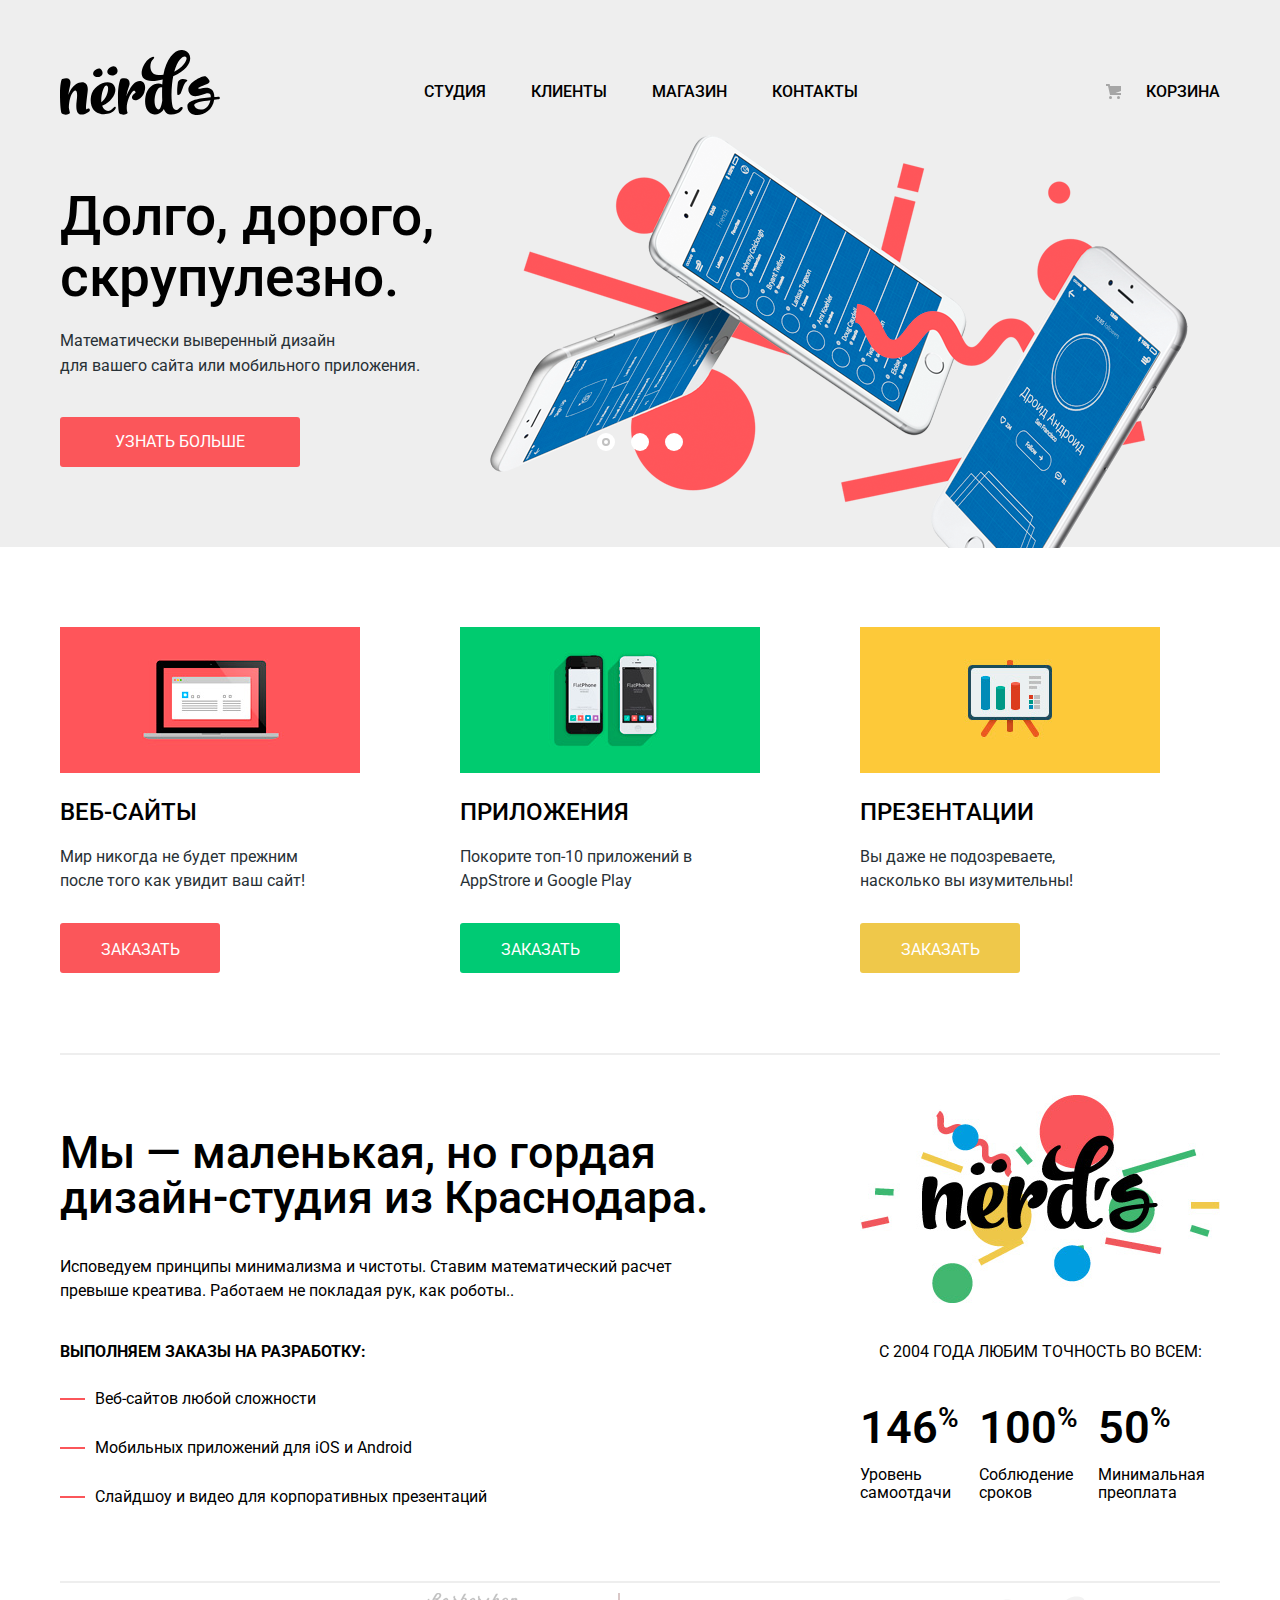
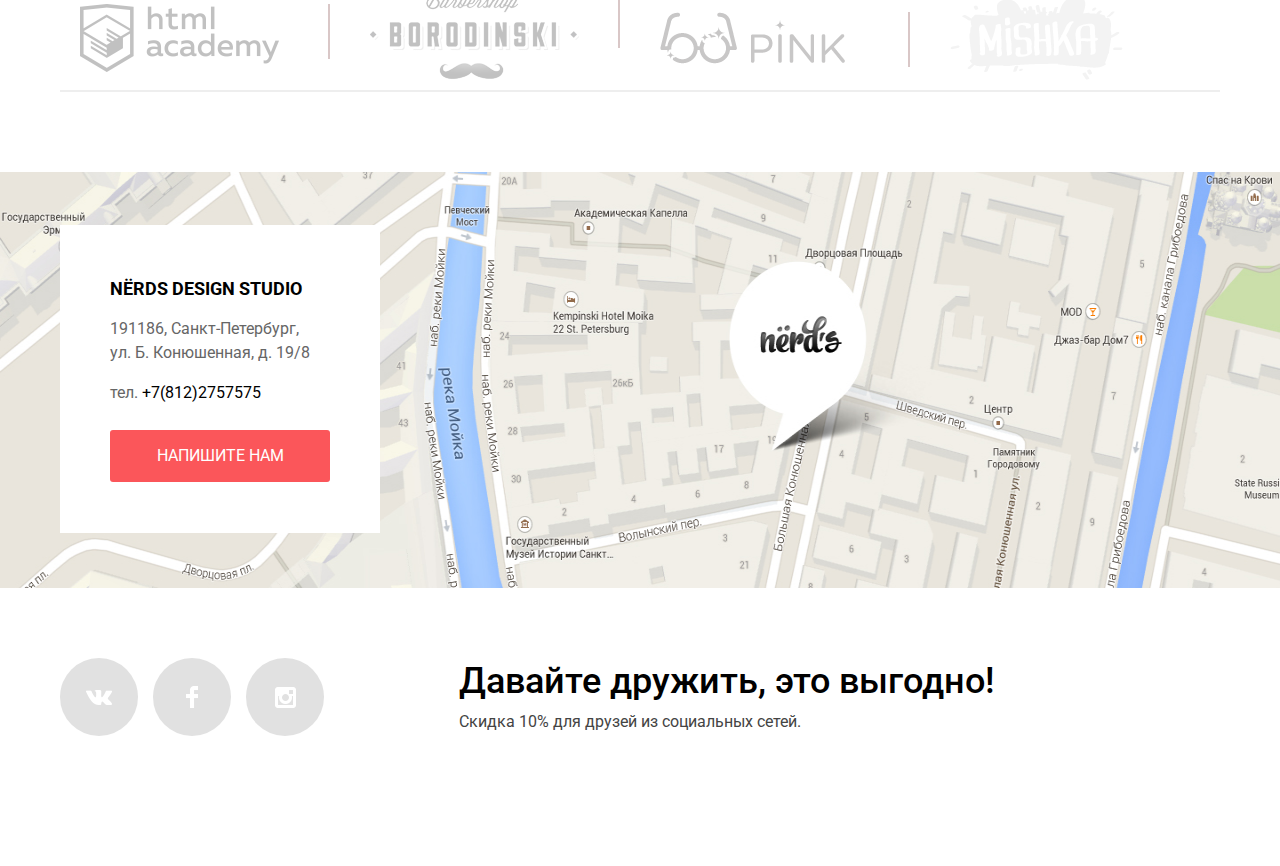
==== commit dfb5bb71: "pravka27" ====
--- a/index.html
+++ b/index.html
@@ -19,7 +19,7 @@
         <img src="img/nerds-logo.svg" width="160" height="65" alt="#" /></a>
 
       <nav class="navigation">
-        <a class="navigation-link-active">студия</a>
+        <a class="navigation-link" href="#">студия</a>
         <a class="navigation-link" href="#">клиенты</a>
         <a class="navigation-link" href="catalog.html">магазин</a>
 
@@ -152,21 +152,33 @@
 </div>
     <div class="partner">
       <div class="container">
-        <div class="container-partner">
-      <a class="partner-item" href="#">
+        <div class="container-partner"        >
+          
+        <div class="container-icon">
+      <a class="partner-item academy" href="#">
         <img src="img/logo-1.png" width="199" height="68" alt="Html academy" /></a>
-
-      <a class="partner-item" href="#">
+      </div>
+
+
+        <div class="container-icon">
+      <a class="partner-item borodinsky" href="#">
         <img src="img/logo-2.png" width="209" height="90" alt="Barbershop Borodinsky" /></a>
-
-      <a class="partner-item" href="#">
+      </div>
+
+      <div class="container-icon">
+      <a class="partner-item pink" href="#">
         <img src="img/logo-3.png" width="185" height="52" alt="Pink" /></a>
-
-      <a class="partner-item" href="#">
+      </div>
+
+        <div class="container-icon">
+      <a class="partner-item mishka" href="#">
         <img src="img/logo-4.png" width="173" height="84" alt="Mishka" /></a>
+      </div>
     </div>
   </div>
 </div>
+
+
   </main>
 
   <footer class="main-footer">
@@ -229,7 +241,7 @@
       </div>
       <div>
         <label class="modal-text">Текст письма:</label>
-        <textarea class="modal-text" name="message" id="message" rows="10" placeholder="В свободной форме"></textarea>
+        <textarea class="modal-text" name="message" id="message" placeholder="В свободной форме"></textarea>
         <button class="popup-btn" type="submit">Отправить</button>
       </div>
     </form>
--- a/css/style.css
+++ b/css/style.css
@@ -5,7 +5,7 @@
 font-family: "Roboto", "Arial", sans-serif;
 font-size: 16px;
 line-height: 24px;
-font-weight: 500;
+font-weight: 400;
 color: #000;
 box-sizing: border-box;
 }
@@ -16,7 +16,7 @@
 }
 
 img {
-
+display: block;
 max-width: 100%;
 }
 a {
@@ -29,13 +29,15 @@
 width: 1200px;
 }
 .main-header {
+padding-bottom: 6px;
 background-color: #eee;
 text-transform: uppercase;
 padding-top: 50px;
 }
 
 .navigation {
-  margin-top: 30px;
+font-weight: 500;
+margin-top: 30px;
 display: flex;
 }
 
@@ -46,6 +48,7 @@
 display: flex;
 }
 .cart-link {
+font-weight: 500;
 color: #000;
 padding-left: 5px;
 position: relative;
@@ -63,13 +66,17 @@
 }
 
 .navigation a {
-  margin-right: 45px;
-display: block;
-
-}
-.navigation-link-active:hover,
-.navigation-link:hover,
-.cart-link:hover {
+margin-right: 45px;
+display: block;
+
+}
+.navigation-link-active:hover {
+  color: red;
+  }
+.navigation-link:focus {
+  color: red;
+  }
+.cart-link:active {
 color: red;
 }
 .cart a {
@@ -77,13 +84,13 @@
 padding-left: 40px;
 }
 
-.navigation-link-active::before {
-  content: "";
-  position: absolute;
-  background: #fb565a;
-  height: 2px;
-  width: 75px;
-  margin-top: 30px;
+.navigation-link.active::before {
+content: "";
+position: absolute;
+background: #fb565a;
+height: 2px;
+width: 75px;
+margin-top: 30px;
 }
 
 
@@ -93,14 +100,15 @@
 height: 1px;
 clip: rect(0, 0, 0, 0);
 }
+
 .slider {
 
-  height: 426px;
+height: 426px;
 position: relative;
 background-color: #eeeeee;
 }
 .slider-controls {
-  box-sizing: initial;
+box-sizing: initial;
 position: absolute;
 left: 50%;
 bottom: 104px;
@@ -133,13 +141,13 @@
 border-radius: 50%;
 }
 .slider-list {
-  box-sizing: initial;
+box-sizing: initial;
 margin: 0;
 padding: 0;
 list-style: none;
 }
 .slider-item {
-height: 288px;
+height: 283px;
 display: none;
 padding: 65px 0 80px 0;
 }
@@ -191,138 +199,143 @@
 font-weight: 500;
 }
 .slider-item p {
-  line-height: 25px;
+color: #283136;
+line-height: 25px;
 max-width: 430px;
 margin: 0;
 margin-bottom: 39px;
 }
-
-
-
 .btn {
-  display: inline-block;
-  padding: 18px 40px;
-  font-size: 16px;
-  line-height: 24px;
-  color: #ffffff;
-  text-transform: uppercase;
-  text-decoration: none;
-  border-radius: 3px;
-  cursor: pointer;
-
-  }
-  .slider-list .btn  {
-    padding: 13px 55px;
-    background-color: #fb565a;
-  }
-  .slider-list .btn:hover {
+display: inline-block;
+padding: 18px 40px;
+font-size: 16px;
+line-height: 24px;
+color: #ffffff;
+text-transform: uppercase;
+text-decoration: none;
+border-radius: 3px;
+cursor: pointer;
+
+}
+.slider-list .btn  {
+padding: 13px 55px;
+background-color: #fb565a;
+}
+.slider-list .btn:hover {
+background-color: #e74246;
+
+}
+.slider-list .btn:focus {
+background-color: #e74246;
+}
+.slider-list .btn:active {
+  color: #e26f72;
+  background-color: #d7373b;
+  box-shadow: 0px 3px 0px 0px #c13135 inset;
+}
+.categories {
+margin-top: 80px;
+}
+.categories-list {
+border-bottom: 2px solid #eee;
+display: flex;
+padding-bottom: 80px;
+}
+.categories-item {
+width: 300px;
+margin-right: 100px;
+}
+.categories-item:last-child {
+margin-right: 0;
+}
+.categories-item h3 {
+margin-top: 30px;
+line-height: 18px;
+font-weight: 500;
+font-size: 24px;
+text-transform: uppercase;
+}
+.categories p {
+color: #283136;
+width: 250px;
+font-size: 16px;
+}
+.btn.web {
+margin-top: 30px;
+display: block;
+text-align: center;
+padding-top: 15px;
+width: 160px;
+background-color: #fb565a;
+height: 50px
+}
+.btn.web:hover {
     background-color: #e74246;
-
-  }
-  .slider-list .btn:focus,
-  .slider-list .btn:active {
-  background-color: #e74246;
-  }
-
-
-
-
-
-
-
-
-
-  .categories {
-    margin-top: 80px;
-   }
-   .categories-list {
-    border-bottom: 2px solid #eee;
-    display: flex;
-    padding-bottom: 80px;
-  }
-  .categories-item {
-    width: 300px;
-    margin-right: 100px;
-  }
-  .categories-item:last-child {
-    margin-right: 0;
-  }
-  .categories h3 {
-    line-height: 17px;
-    font-weight: 500;
-    font-size: 24px;
-    text-transform: uppercase;
-  }
-  .categories p {
-    color: #939393;
-    width: 250px;
-    font-size: 16px;
-  }
-
-  .btn.web {
-    margin-top: 30px;
-    display: block;
-    text-align: center;
-    padding-top: 15px;
-    width: 160px;
-    background-color: #fb565a;
-    height: 50px
-  }
-  .btn.web:hover {
-    background-color: #d6494d;
-  }
-  .btn.web:focus,
-  .btn.web:active {
-    background-color: #d6494d;
-  }
-  .btn.app {
-    margin-top: 30px;
-    display: block;
-    text-align: center;
-    padding-top: 15px;
-    width: 160px;
-    height: 50px;
-    height: 50px;
-    background-color: #00ca74
-  }
-  .btn.app:hover {
-    background-color: #01a25e;
-  }
-  .btn.app:focus,
-  .btn.app:active {
-    background-color: #01a25e;
-  }
-  .btn.present {
-    margin-top: 30px;
-    display: block;
-    text-align: center;
-    padding-top: 15px;
-    width: 160px;
-    height: 50px;
-    height: 50px;
-  background-color: #efc84a;
-  }
-  .btn.present:hover{
-    background-color: #d6ae2c;
-  }
-  .btn.present:focus,
-  .btn.present:active {
-    background-color: #d6ae2c;
-  }
-
+}
+.btn.web:focus {
+    background-color: #e74246;
+}
+.btn.web:active {
+  color: #e26f72;
+  background-color: #d7373b;
+  box-shadow: 0px 3px 0px 0px #c13135 inset;
+}
+.btn.app {
+margin-top: 30px;
+display: block;
+text-align: center;
+padding-top: 15px;
+width: 160px;
+height: 50px;
+height: 50px;
+background-color: #00ca74
+}
+.btn.app:hover {
+background-color: #00bc6c;
+}
+.btn.app:focus {
+background-color: #00bc6c;
+}
+.btn.app:active {
+  color: #4dc491;
+  background-color: #00aa62;
+  box-shadow: 0px 3px 0px 0px #009958 inset;
+}
+.btn.present {
+margin-top: 30px;
+display: block;
+text-align: center;
+padding-top: 15px;
+width: 160px;
+height: 50px;
+height: 50px;
+background-color: #efc84a;
+}
+.btn.present:hover {
+    background-color: #efc84a;
+}
+.btn.present:focus {
+    background-color: #efc84a;
+}
+.btn.present:active {
+  color: #edc265;
+  background-color: #e5a722;
+  box-shadow: 0px 3px 0px 0px #ce961f inset;
+}
 .about-container {
-  border-bottom: 2px solid #eee;
-  display: flex;
-    justify-content: space-between;
+padding-bottom: 15px;
+border-bottom: 2px solid #eee;
+display: flex;
+justify-content: space-between;
 }
 .left-column {
-  width: 660px;
-  margin-right: 120px;
-  margin-top: 70px;
-  margin-bottom: 32px;
+width: 660px;
+margin-right: 120px;
+margin-top: 75px;
+margin-bottom: 32px;
 }
 .left-column h2 {
-  font-size: 45px;
+font-size: 45px;
 font-weight: 500;
 }
 .about-header {
@@ -333,29 +346,29 @@
 font-weight: 500;
 }
 .about-promo {
-  color: #939393;
-  margin-top: 35px;
+margin-top: 35px;
 width: 620px;
 }
-
 .about-promo + h3 {
 text-transform: uppercase;
-padding-top: 22px;
+padding-top: 21px;
 font-size: 16px;
 }
 .about-promo-h {
-  color: #939393;
-  margin-top: 25px;
+margin-top: 23px;
+padding: 0;
 }
 .about-promo-h li {
 list-style: none;
-padding-bottom: 25px;
+margin-bottom: 25px;
 position: relative;
+padding-left: 35px;
 }
 .about-promo-h li::before {
 content: "";
-top: 12px;
-left: -35px;
+transform: translateY(-50%);
+top: 50%;
+left: 0;
 position: absolute;
 width: 25px;
 height: 2px;
@@ -373,62 +386,65 @@
 display: block;
 text-align: center;
 text-transform: uppercase;
-margin-top: 27px;
+margin-top: 37px;
 }
 .right-column sup {
-  font-size: 28px;
+font-size: 28px;
 }
 .right-column ul {
 padding: 0;
-margin-top: 27px;
+margin-top: 25px;
 }
 .about-text sup {
 font-size: 28px;
 }
 .right-column li p {
-  color: #939393;
-  line-height: 18px;
+line-height: 18px;
 }
 .right-column span {
-  padding-top: 15px;
-  padding-right: 20px;
-  font-size: 45px;
-  line-height: 1;
-  display: block;
-  text-transform: uppercase;
-}
-
+font-weight: 600;
+padding-top: 15px;
+padding-right: 20px;
+font-size: 45px;
+line-height: 1;
+display: block;
+text-transform: uppercase;
+}
+.partner {
+padding-top: 10px;
+}
 .container-partner {
-  padding: 50px 40px 33px 31px;
-  margin-bottom: 80px;
-  border-bottom: 2px solid #eee;
-  display: flex;
-  justify-content: space-between;
-  align-items: center;
-}
+margin-bottom: 80px;
+border-bottom: 2px solid #eee;
+display: flex;
+justify-content: space-around;
+align-items: center;
+
+}
+
 .partner-item {
-  opacity: 0.24;
-}
-.partner-item::before {
+  display: inline-block;
+opacity: 0.24;
+}
+.container-icon {
+  width: 250px;
+  position: relative;
+}
+.container-icon:not(:nth-child(4n+4))::after {
+  position: absolute;
   content: "";
-  display: block;
-  position: absolute;
-  background-color: #898989;
+  top: 0;
+  right: 0;
   width: 2px;
   height: 55px;
-  margin-left:  245px;
-  }
-  .partner-item:nth-last-child .partner-item::before {
-    background-color: #ffffff;
-  }
-.partner-item:hover {
-  opacity: 1;
-}
-.partner-item:active,
-.partner-item:focus {
-  opacity: 1;
-}
-
+  background-color: #d9c7c7;
+display: block;
+}
+.partner-item:hover,
+.partner-item:focus,
+.partner-item:active {
+opacity: 1;
+}
 
 .contacts {
 display: block;
@@ -442,9 +458,9 @@
 padding: 40px 50px;
 }
 .nerds {
-  width: 220px;
-  font-size: 18px;
-  }
+width: 220px;
+font-size: 18px;
+}
 .contacts p {
 margin-bottom: 5px;
 display: block;
@@ -452,45 +468,39 @@
 width: 205px;
 }
 .contacts .modal {
-  margin-top: 25px;
-  background-color: #fb565a;
-  display: block;
-  line-height: 18px;
+margin-top: 25px;
+background-color: #fb565a;
+display: block;
+line-height: 18px;
 text-align: center;
 padding-top: 17px;
 padding-bottom: 17px;
 }
 .contacts .modal:hover {
-  background-color: #d6494d;
-}
-.contacts .modal:active,
+  background-color: #fb565a;
+}
+.contacts .modal:active {
+    background-color: #fb565a;
+}
 .contacts .modal:focus {
-background-color: #d6494d;
-}
-
-
-
-
-
+    background-color: #fb565a;
+}
 .map { z-index: 3;
 height: 416px;
 position: relative;
 }
 .map-map {
-
-  z-index: 1;
+z-index: 1;
 position: absolute;
 top: 0;
 left: 50%;
 transform: translateX(-50%);
 }
 .map-interactive {
-  border: none;
+border: none;
 z-index: 2;
 position: absolute;
 }
-
-
 .contanier-socials {
 padding-bottom: 70px;
 display: flex;
@@ -502,51 +512,60 @@
 display: flex;
 }
 .socials-btn {
-  margin-right: 15px;
-  margin-top: 30px;
-  background: #e1e1e1;
-  width: 78px;
+margin-right: 15px;
+margin-top: 30px;
+background: #e1e1e1;
+width: 78px;
 height: 78px;
 border-radius: 50%;
 }
 .vk {
-  background-image: url(../img/vk.png);
-  background-repeat: no-repeat;
-  background-position: center;
-}
-.vk:hover{
+background-image: url(../img/vk.png);
+background-repeat: no-repeat;
+background-position: center;
+}
+.vk:hover {
   background-color: #fb565a;
-}
-.vk:focus,
+  }
+.vk:focus {
+background-color: #fb565a;
+}
 .vk:active {
-background-color: #d6494d;
+background-color: #fb565a;
+box-shadow: inset 0px 3px 0 0 rgba(0, 1, 1, 0.1);
 }
 .fb {
-  background-image: url(../img/fb.png);
-  background-repeat: no-repeat;
-  background-position: center;
-}
-.fb:hover{
-  background-color: #d6494d;
-}
-.fb:focus,
+background-image: url(../img/fb.png);
+background-repeat: no-repeat;
+background-position: center;
+}
+.fb:hover {
+background-color: #fb565a;
+}
+.fb:focus {
+background-color: #fb565a;
+}
 .fb:active {
-background-color: #d6494d;
+background-color: #fb565a;
+box-shadow: inset 0px 3px 0 0 rgba(0, 1, 1, 0.1);
 }
 .inst {
-  background-image: url(../img/insta.png);
-  background-repeat: no-repeat;
-  background-position: center;
-}
-.inst:hover{
-  background-color: #d6494d;
-}
-.inst:focus,
+background-image: url(../img/insta.png);
+background-repeat: no-repeat;
+background-position: center;
+}
+.inst:hover {
+background-color: #fb565a;
+}
+.inst:focus {
+background-color: #fb565a;
+}
 .inst:active {
-  background-color: #d6494d;
+background-color: #fb565a;
+box-shadow: inset 0px 3px 0 0 rgba(0, 1, 1, 0.1);
 }
 .friends {
-  margin-top: 35px;
+margin-top: 35px;
 margin-left: 120px;
 }
 .friends-item {
@@ -569,15 +588,15 @@
 list-style-type: none;
 }
 .wrapper-title {
-margin-bottom: 55px;
-padding-top: 55px;
+  height: 235px;
+margin-bottom: 57px;
 padding-bottom: 91px;
 text-align: center;
 background-color:  #eeeeee ;
 }
 .wrapper-title h1 {
 display: block;
-line-height: 87px;
+line-height: 200px;
 font-weight: 500;
 padding: 0;
 margin: 0;
@@ -589,7 +608,7 @@
 margin: auto;
 }
 .container-filter {
-  width: 260px;
+width: 260px;
 margin: 0;
 }
 .container-filter legend {
@@ -602,11 +621,13 @@
 }
 
 .range-filter {
-  margin-top: 24px;
-  box-sizing: initial;
-  padding-bottom: 55px;
+
+margin-top: 22px;
+box-sizing: initial;
+padding-bottom: 55px;
 }
 .filter-item legend {
+  font-weight: 500;
 margin: 0;
 width: 260px;
 font-size: 18px;
@@ -654,6 +675,7 @@
 font-size: 0;
 }
 .price-controls label {
+  text-transform: uppercase;
 display: inline-block;
 width: 50%;
 font-size: 16px;
@@ -674,7 +696,7 @@
 text-align: right;
 }
 .grid-list {
-  margin-top: -14px;
+margin-top: -14px;
 padding-left: 0;
 }
 .grid-label {
@@ -697,6 +719,17 @@
 background-image: url("../img/radio-off.svg");
 opacity: 0.4;
 }
+.grid-label-radio:hover::before{
+opacity: 1;
+}
+.grid-label-radio:focus::before,
+.grid-label-radio:active::before {
+opacity: 1;
+}
+.features-item {
+  display: none;
+  }
+
 .grid-item {
 display: none;
 }
@@ -709,9 +742,7 @@
 position: absolute;
 background-image: url("../img/radio-on.svg");
 }
-.features-item {
-display: none;
-}
+
 .features-label {
 position: relative;
 font-size: 16px;
@@ -732,6 +763,13 @@
 background-image: url("../img/checkbox-off.svg");
 opacity: 0.4;
 }
+.features-label-chek:hover::before {
+opacity: 1;
+}
+.features-label-chek:focus::before,
+.features-label-chek:active::before {
+opacity: 1;
+}
 input[type="checkbox"]:checked + label::before {
 content: "";
 width: 27px;
@@ -750,7 +788,7 @@
 border: 0;
 text-transform: uppercase;
 }
-.filter-sort-title {ort-
+.filter-sort-title {
 display: inline-block;
 font-size: 18px;
 font-weight: 500;
@@ -780,17 +818,18 @@
 opacity: 1;
 }
 .filter-sort-item  {
-  margin-right: 28px;
+margin-right: 28px;
 font-size: 14px;
 color: #000;
 opacity: 0.4;
 text-decoration: none;
 }
 .filter-sort-item a:hover {
-  opacity: 0.5;
-
-}
-.filter-sort-item a:focus,
+opacity: 0.5;
+}
+.filter-sort-item a:focus {
+opacity: 0.5;
+}
 .filter-sort-item a:active {
 opacity: 0.5;
 }
@@ -808,11 +847,13 @@
 background-repeat: no-repeat;
 }
 .filter-down:hover {
+opacity: 0.3;
+}
+.filter-down:focus {
   opacity: 0.3;
-}
-.filter-down:focus,
+  }
 .filter-down:active {
-  opacity: 0.3;
+opacity: 0.3;
 }
 .filter-up {
 opacity: 0.3;
@@ -835,21 +876,23 @@
 
 
 .product-list {
-margin-top: 96px;
+margin-top: 53px;
 width: 760px;
 display: flex;
 justify-content: space-between;
 flex-wrap: wrap;
 }
 .product-item {
+width: 360px;
+padding-top: 40px;
 position: relative;
-margin-bottom: 63px;
+margin-bottom: 35px;
 }
 .product-item::before {
-  content: "";
-  top: -40px;
-    left: 0;
-  position: absolute;
+content: "";
+top: 0;
+left: 0;
+position: absolute;
 width: 360px;
 height: 40px;
 background-repeat: no-repeat;
@@ -857,36 +900,45 @@
 opacity: 0.2;
 }
 .product-item:hover::before  {
-  opacity: 1;
-}
-.product-item:focus::before,
+opacity: 1;
+}
+.product-item:focus::before {
+opacity: 1;
+}
 .product-item:active::before {
-  opacity: 1;
+opacity: 1;
 }
 
 .product-hidden {
-  opacity: 0;
-  top: 0;
-  left: 0;
+opacity: 0;
+bottom: 0;
+left: 0;
 position: absolute;
 background: #eeeeee;
 width: 360px;
 height: 230px;
 text-align: center;
-margin-top: 345px;
 font-size: 16px;
 display: inline-block;
 }
 
-.product-hidden:hover {
-  opacity: 1;
-}
-.product-hidden:focus,
-.product-hidden:active {
-  opacity: 1;
+.product-item:hover
+> .product-hidden {
+opacity: 1;
+box-shadow: 0px 6px 15px 0 rgba(0, 1, 1, 0.25);
+}
+.product-item:focus
+> .product-hidden {
+opacity: 1;
+box-shadow: 0px 6px 15px 0 rgba(0, 1, 1, 0.25);
+}
+.product-item:active
+> .product-hidden {
+opacity: 1;
+box-shadow: 0px 6px 15px 0 rgba(0, 1, 1, 0.25);
 }
 .product-hidden .product-item::before:focus {
-  opacity: 1;
+opacity: 1;
 }
 .product-hidden p {
 font-size: 16px;
@@ -899,7 +951,7 @@
 }
 
 .product-item h2 {
-  margin-top: 28px;
+margin-top: 28px;
 }
 .btn.hidden {
 width: 200px;
@@ -910,8 +962,8 @@
 line-height: 0;
 }
 .btn.features-btn {
-  margin-top: 46px;
-  color: black;
+margin-top: 46px;
+color: black;
 font-size: 16px;
 line-height: 20px;
 font-weight: 500;
@@ -924,15 +976,19 @@
 cursor: pointer;
 }
 .btn.features-btn:hover {
-  background-color: #cfcfcf;
-}
-.btn.features-btn:active,
+background-color: #dfdfdf;
+}
+.btn.features-btn:active {
+  color: #959595;
+  background-color: #d5d5d5;
+  box-shadow: 0px 3px 0px 0px #bfbfbf inset;
+}
 .btn.features-btn:focus {
-  background-color: #cfcfcf;
+background-color: #dfdfdf;
 }
 .paginator {
-  margin-bottom: -20px;
-  margin-top: -8px;
+margin-bottom: 40px;
+margin-top: 24px;
 display: block;
 }
 .paginator-link {
@@ -945,40 +1001,58 @@
 margin-right: 6px;
 }
 .paginator-link:hover {
-  background-color: #cfcfcf;
-}
-.paginator-link:focus,
+  background-color: #dfdfdf;
+}
+.paginator-link:focus {
+  background-color: #dfdfdf;
+}
 .paginator-link:active {
-  background-color: #cfcfcf;
+  color: #959595;
+  background-color: #d5d5d5;
+  box-shadow: 0px 3px 0px 0px #bfbfbf inset;
 }
 .paginator-active {
-background-color: #fff;
-border: 2px solid #eee;
-box-sizing: border-box;
+  background-color: #fff;
+  border: 2px solid #eee;
+  box-sizing: border-box;
+}
+.paginator-active:hover {
+  background-color: #dfdfdf;
+}
+.paginator-active:focus {
+  background-color: #dfdfdf;
+}
+.paginator-active:active {
+  color: #959595;
+  background-color: #d5d5d5;
+  box-shadow: 0px 3px 0px 0px #bfbfbf inset;
 }
 .btn.paginator-next {
-  width: 258px;
+width: 258px;
 border: none;
 color: #2e2e2e;
 line-height: 18px;
 padding: 16px 21px;
 background-color: #eee;
 }
-.btn.paginator-next:hover{
-  background-color: #cfcfcf;
-}
-.btn.paginator-next:active,
+.btn.paginator-next:hover {
+  background-color: #dfdfdf;
+}
+.btn.paginator-next:active {
+  color: #959595;
+  background-color: #d5d5d5;
+  box-shadow: 0px 3px 0px 0px #bfbfbf inset;
+}
 .btn.paginator-next:focus {
-    background-color: #cfcfcf;
+  background-color: #dfdfdf;
 }
 
 
 
 .popup {
-  box-sizing: initial;
+box-sizing: initial;
 z-index: 3;
 position: relative;
-
 width: 780px;
 height: 440px;
 background-color: #ffffff;
@@ -988,13 +1062,12 @@
 left: 20%;
 background: #ffffff;
 box-shadow: 5px 5px 10px #000;
-padding: 70px 100px;
+padding: 75px 100px 85px 100px;
 display: none;
 }
 .popup h2 {
 margin-top: auto;
 margin-bottom: 40px;
-/* margin: 0; */
 font-size: 45px;
 font-weight: 500;
 }
@@ -1009,24 +1082,34 @@
 display: flex;
 justify-content: space-between;
 }
+.modal.modal-name{
+  padding-right: 40px;
+}
 .login {
+  padding-right: 10px;
 padding-left: 10px;
 width: 360px;
 height: 45px;
 }
 .email {
+  padding-right: 10px;
 padding-left: 10px;
 width: 360px;
 height: 45px;
 }
 .modal-text {
+  padding-bottom: 10px;
+    padding-top: 10px;
+    padding-right: 10px;
+    padding-left: 10px;
 margin-top: 15px;
 font-weight: 500;
 width: 760px;
 }
 .popup-btn {
+
 color: #ffffff;
-width: 200px;
+width: 260px;
 height: 50px;
 border: 0;
 background-color: #fb565a;
@@ -1034,14 +1117,14 @@
 margin: 0;
 }
 
-.popup-btn:hover,
-.popup-btn:active,
+.popup-btn:hover {
+  background-color: #fb565a;
+}
+.popup-btn:active {
+  background-color: #fb565a;
+}
 .popup-btn:focus {
-background-color: #e74246;
-background-color: #d7373b;
-color: rgba(255, 255, 255, 0.3);
-box-shadow: 0 3px rgba(0, 0, 0, 0.1) inset;
-
+  background-color: #fb565a;
 }
 .modal-close {
 border: none;
@@ -1055,6 +1138,16 @@
 background-image: url("../img/close-cross.svg");
 background-repeat: no-repeat;
 background-color: transparent;
+opacity: .3;
+}
+.modal-close:hover {
+  opacity: 1;;
+}
+.modal-close:focus {
+background-color: #e74246;
+}
+.modal-close:active {
+  opacity: .1;
 }
 .popup-show {
 display: block;
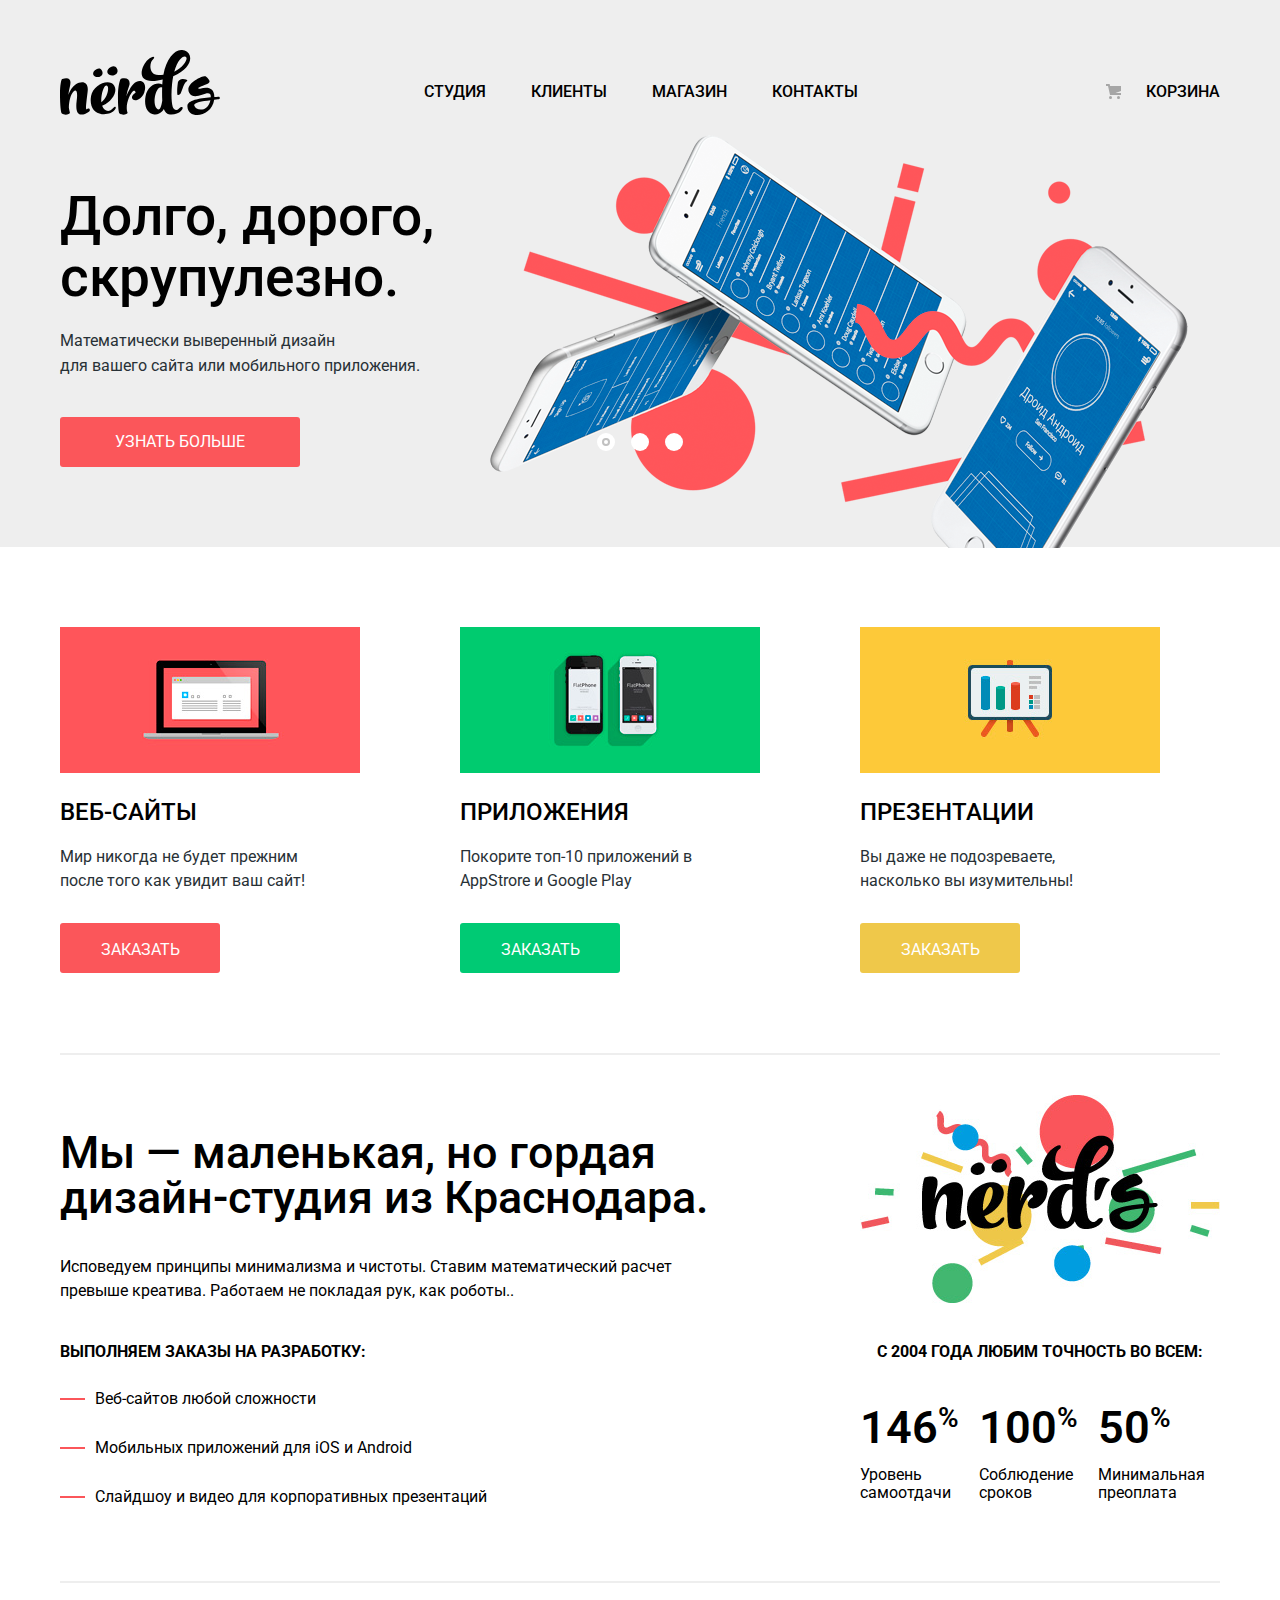
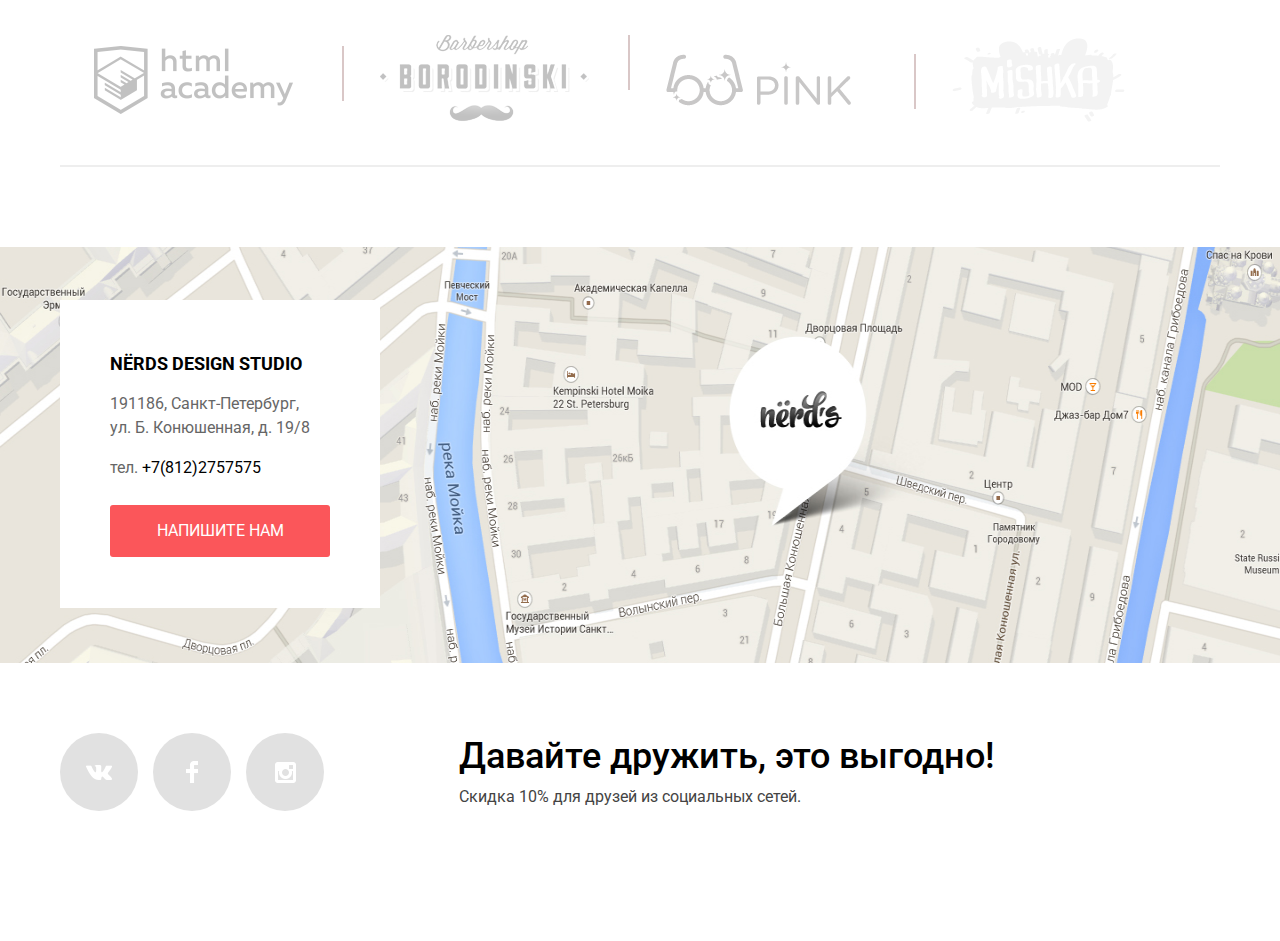
==== commit e179d8b9: "pravka27" ====
--- a/index.html
+++ b/index.html
@@ -153,7 +153,7 @@
     <div class="partner">
       <div class="container">
         <div class="container-partner"        >
-          
+
         <div class="container-icon">
       <a class="partner-item academy" href="#">
         <img src="img/logo-1.png" width="199" height="68" alt="Html academy" /></a>
@@ -241,7 +241,7 @@
       </div>
       <div>
         <label class="modal-text">Текст письма:</label>
-        <textarea class="modal-text" name="message" id="message" placeholder="В свободной форме"></textarea>
+        <textarea class="modal-texts" name="message" id="message" placeholder="В свободной форме"></textarea>
         <button class="popup-btn" type="submit">Отправить</button>
       </div>
     </form>
--- a/css/style.css
+++ b/css/style.css
@@ -383,6 +383,7 @@
 display: flex;
 }
 .about-text {
+  font-weight: bold;
 display: block;
 text-align: center;
 text-transform: uppercase;
@@ -410,10 +411,9 @@
 display: block;
 text-transform: uppercase;
 }
-.partner {
-padding-top: 10px;
-}
+
 .container-partner {
+  padding: 52px 0 33px 16px;
 margin-bottom: 80px;
 border-bottom: 2px solid #eee;
 display: flex;
@@ -421,7 +421,6 @@
 align-items: center;
 
 }
-
 .partner-item {
   display: inline-block;
 opacity: 0.24;
@@ -1053,21 +1052,20 @@
 box-sizing: initial;
 z-index: 3;
 position: relative;
-width: 780px;
-height: 440px;
+width: 790px;
+height: 450px;
 background-color: #ffffff;
 display: block;
 position: fixed;
-top: 75px;
-left: 20%;
+top:12px;
+left: 25%;
 background: #ffffff;
 box-shadow: 5px 5px 10px #000;
-padding: 75px 100px 85px 100px;
+padding: 80px 76px 76px 90px;
 display: none;
 }
 .popup h2 {
-margin-top: auto;
-margin-bottom: 40px;
+  margin-top: 10px;
 font-size: 45px;
 font-weight: 500;
 }
@@ -1078,33 +1076,44 @@
 font-weight: 500;
 }
 .modal {
-margin-bottom: 35px;
+  padding-top: 10px;
+
+  margin-bottom: 25px;
 display: flex;
 justify-content: space-between;
 }
+
 .modal.modal-name{
   padding-right: 40px;
 }
 .login {
-  padding-right: 10px;
-padding-left: 10px;
-width: 360px;
+  margin-top: 10px;
+  margin-right: 40px;
+  padding-right: 15px;
+  padding-left: 15px;
+width: 330px;
 height: 45px;
 }
 .email {
-  padding-right: 10px;
-padding-left: 10px;
-width: 360px;
+  margin-top: 10px;
+  padding-right: 15px;
+  padding-left: 15px;
+width: 330px;
 height: 45px;
 }
 .modal-text {
-  padding-bottom: 10px;
-    padding-top: 10px;
-    padding-right: 10px;
-    padding-left: 10px;
-margin-top: 15px;
-font-weight: 500;
-width: 760px;
+  font-weight: 500;
+}
+.modal-texts {
+  padding-left: 15px;
+  padding-top: 15px;
+  padding-right: 15px;
+  padding-bottom: 15px;
+  margin-top: 10px;
+  font-weight: 500;
+  width: 730px;
+  height: 85px;
+  margin-bottom: 40px;
 }
 .popup-btn {
 
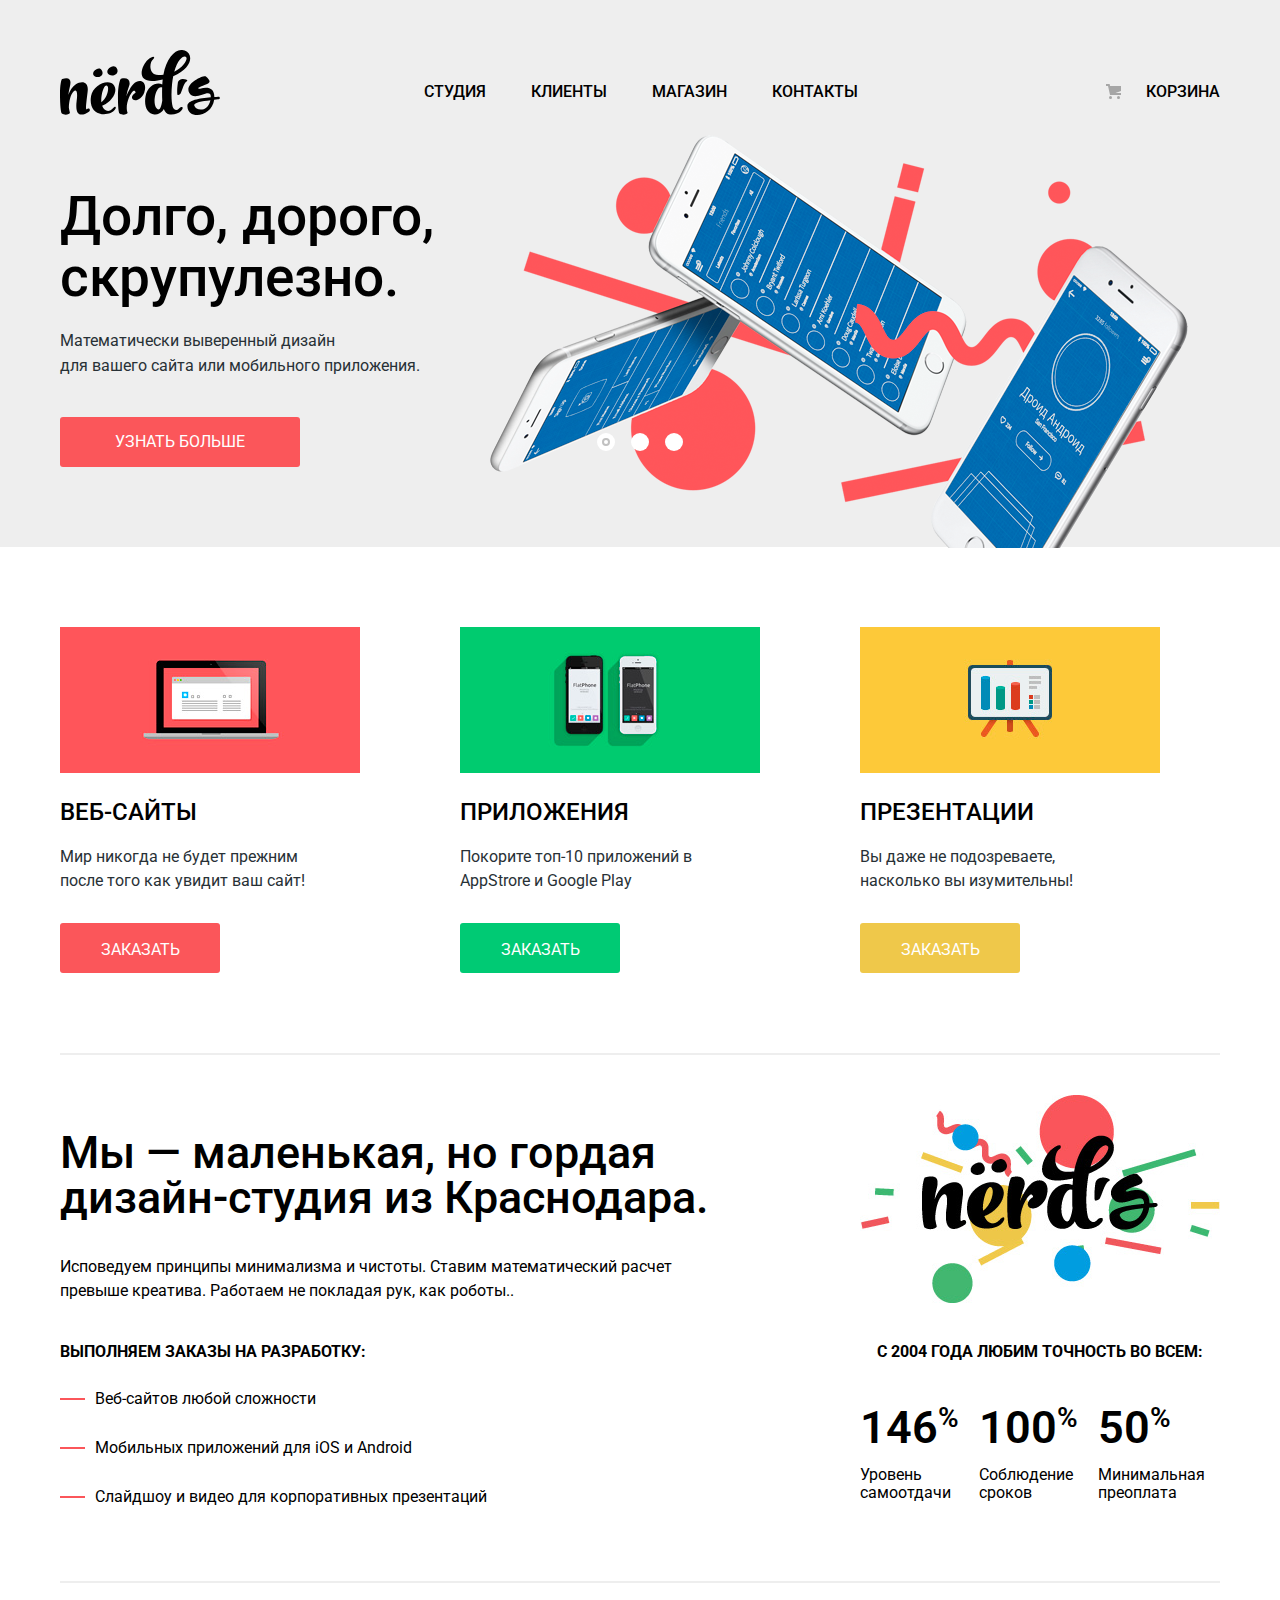
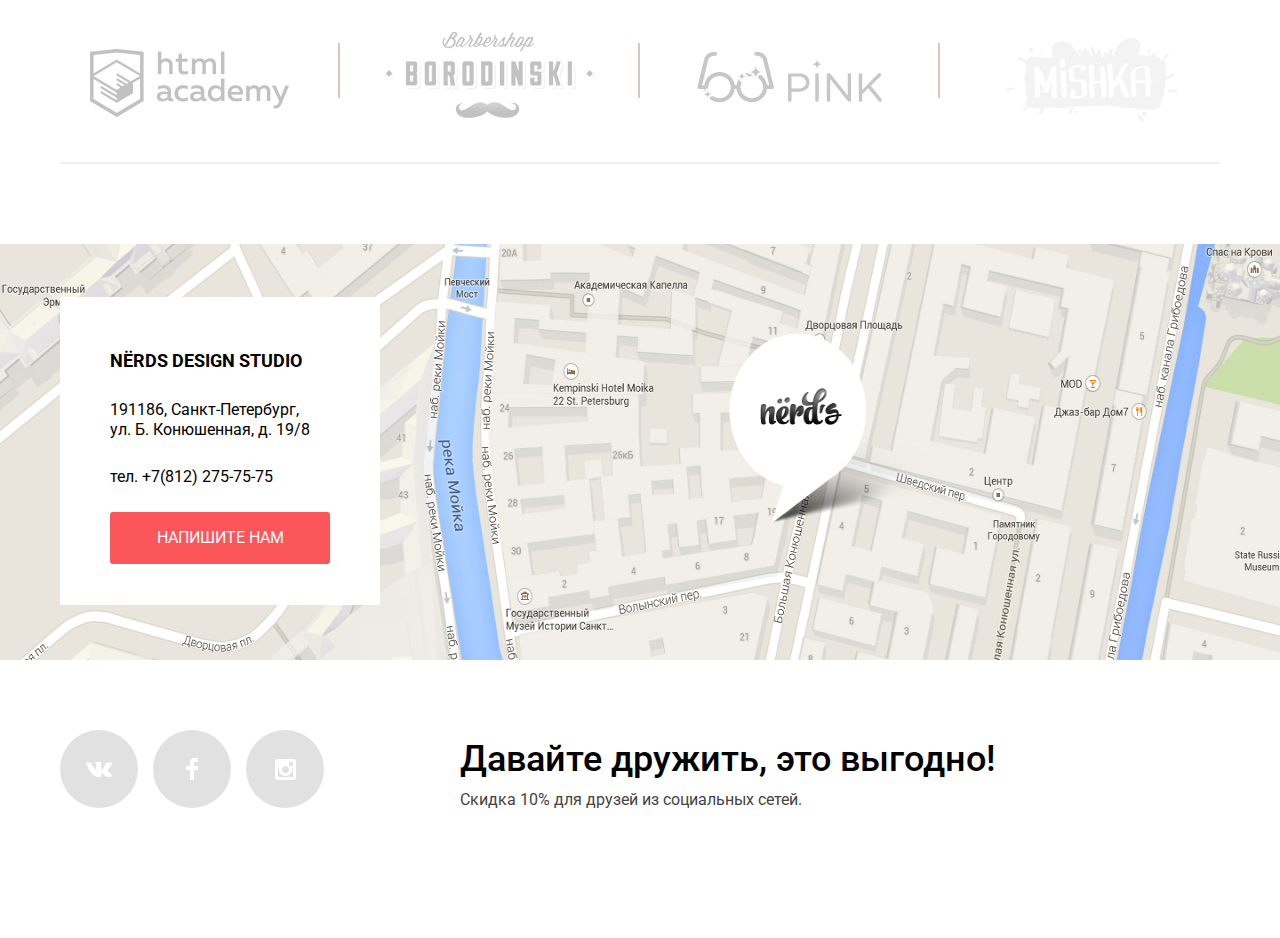
==== commit e2d355e0: "pravka27" ====
--- a/index.html
+++ b/index.html
@@ -189,7 +189,7 @@
           <p class="adres">
             191186, Санкт-Петербург, ул. Б. Конюшенная, д. 19/8
           </p>
-          <p>тел. <a href="tel:+78122757575">+7(812)2757575</a></p>
+          <p>тел. <a href="tel:+78122757575">+7(812) 275-75-75</a></p>
           <a class="btn modal" href="#">напишите нам</a>
         </div>
       </div>
--- a/css/style.css
+++ b/css/style.css
@@ -412,32 +412,50 @@
 text-transform: uppercase;
 }
 
-.container-partner {
-  padding: 52px 0 33px 16px;
-margin-bottom: 80px;
-border-bottom: 2px solid #eee;
-display: flex;
-justify-content: space-around;
-align-items: center;
-
-}
+.container-icon:not(:nth-child(4n+4))::after {
+  position: absolute;
+  content: "";
+  top: 60px;
+  right: -20px;
+  width: 2px;
+  height: 55px;
+  background-color: #d9c7c7;
+  display: block;
+  }
+
+  .container-partner {
+  margin-bottom: 80px;
+  border-bottom: 2px solid #eee;
+  display: flex;
+  justify-content: space-between;
+  align-items: center;
+  }
+
+  .container-icon {
+  width: 260px;
+  height: 179px;
+  position: relative;
+  box-sizing: border-box;
+  }
 .partner-item {
   display: inline-block;
 opacity: 0.24;
 }
-.container-icon {
-  width: 250px;
-  position: relative;
-}
-.container-icon:not(:nth-child(4n+4))::after {
-  position: absolute;
-  content: "";
-  top: 0;
-  right: 0;
-  width: 2px;
-  height: 55px;
-  background-color: #d9c7c7;
-display: block;
+.academy {
+  padding-top: 66px;
+  padding-left: 30px;
+}
+.borodinsky {
+  padding-top: 49px;
+  padding-left: 26px;
+}
+.pink {
+  padding-top: 68px;
+  padding-left: 37px;
+}
+.mishka {
+  padding-top: 55px;
+  padding-left: 45px;
 }
 .partner-item:hover,
 .partner-item:focus,
@@ -461,11 +479,14 @@
 font-size: 18px;
 }
 .contacts p {
+  padding-top: 11px;
+  line-height: 20px;
 margin-bottom: 5px;
 display: block;
-color: #666;
 width: 205px;
 }
+
+
 .contacts .modal {
 margin-top: 25px;
 background-color: #fb565a;
@@ -475,6 +496,7 @@
 padding-top: 17px;
 padding-bottom: 17px;
 }
+
 .contacts .modal:hover {
   background-color: #fb565a;
 }
@@ -564,8 +586,8 @@
 box-shadow: inset 0px 3px 0 0 rgba(0, 1, 1, 0.1);
 }
 .friends {
-margin-top: 35px;
-margin-left: 120px;
+  margin-top: 41px;
+  margin-left: 121px;
 }
 .friends-item {
 margin: 0;
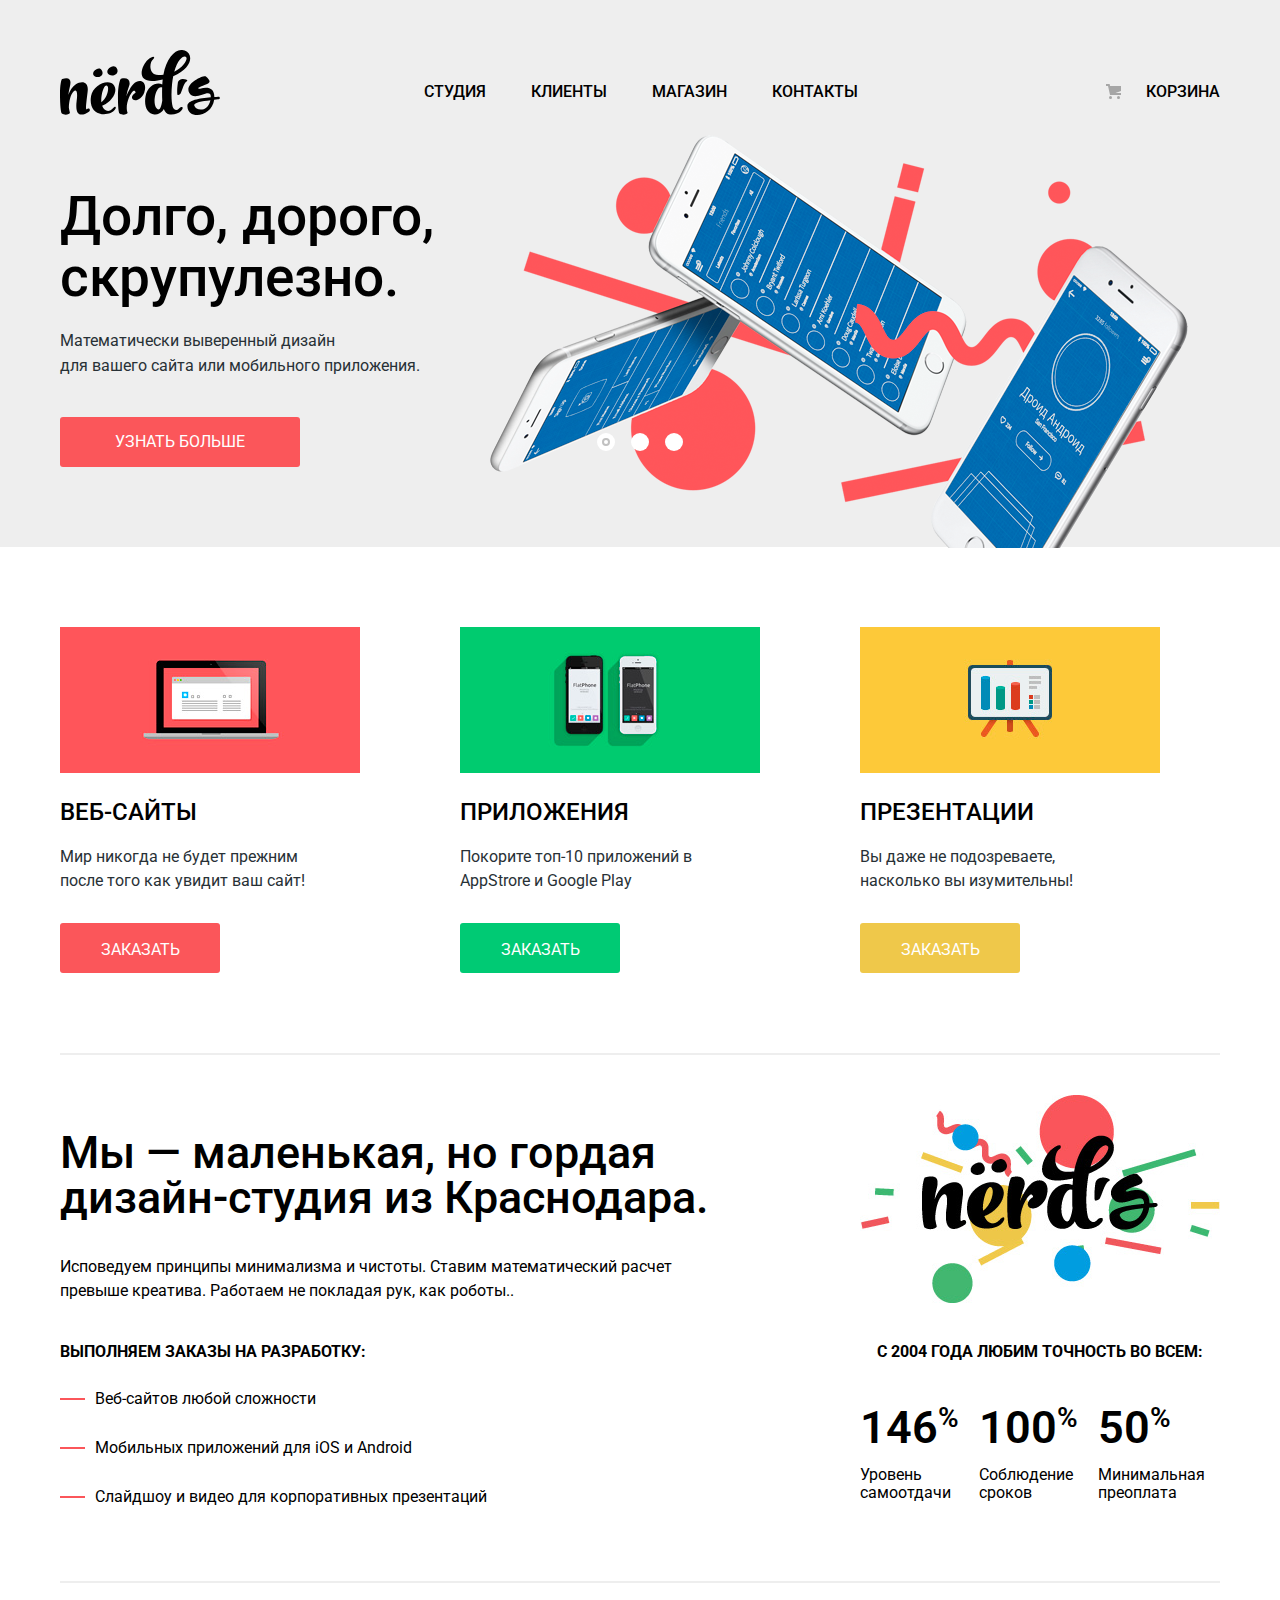
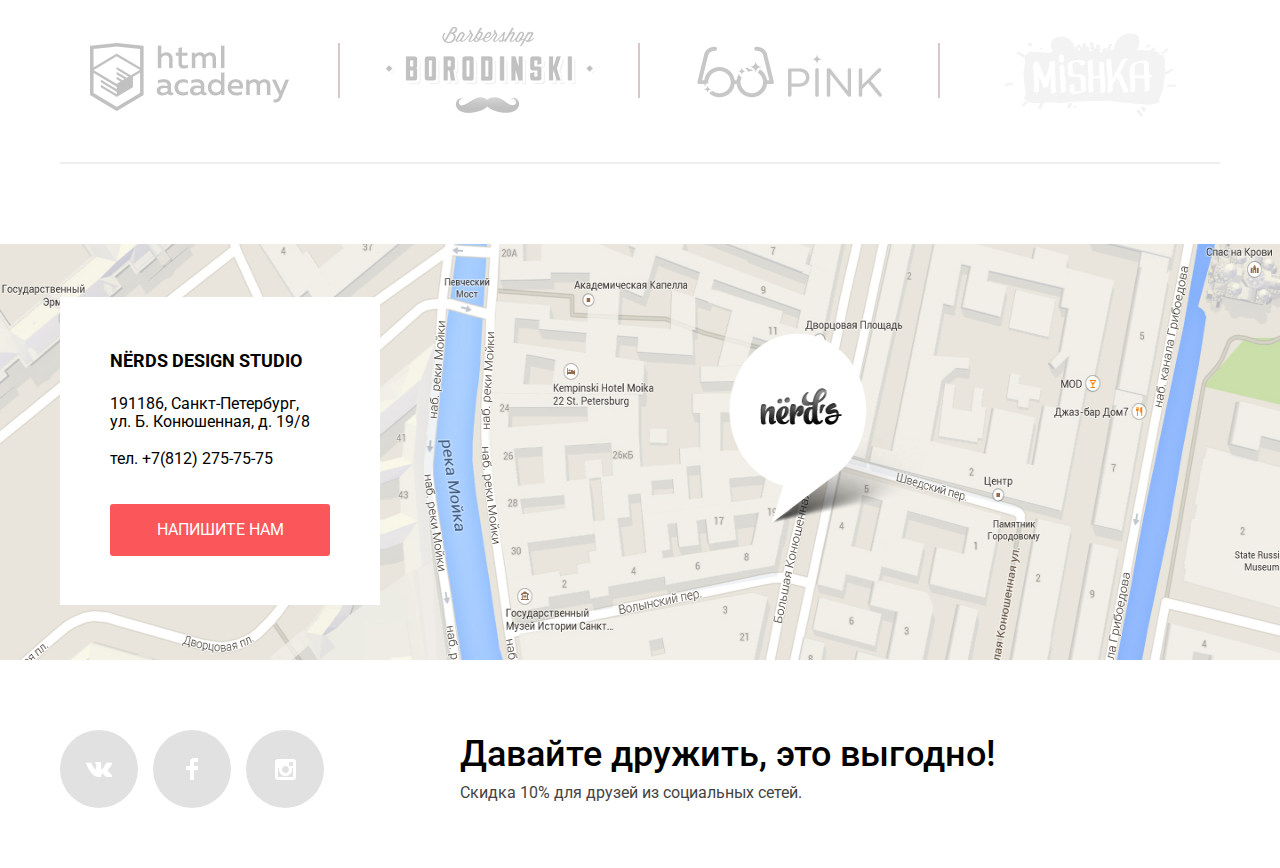
==== commit 0648edf7: "pravka30" ====
--- a/index.html
+++ b/index.html
@@ -230,16 +230,16 @@
     <h2>Напишите нам</h2>
     <form>
       <div class="modal">
-        <div>
+        <div class="modal-item">
           <label class="modal-name">Ваше имя:</label>
           <input class="login" type="text" name="login" value="" placeholder="Имя Фамилия" />
         </div>
-        <div>
+        <div class="modal-item">
           <label class="modal-email">Ваш e-mail:</label>
-          <input class="email" type="text" name="email" value="" placeholder="email@example.com" />
-        </div>
-      </div>
-      <div>
+          <input class="email" type="email" name="email" value="" placeholder="email@example.com" />
+        </div>
+      </div>
+      <div class="modal-item">
         <label class="modal-text">Текст письма:</label>
         <textarea class="modal-texts" name="message" id="message" placeholder="В свободной форме"></textarea>
         <button class="popup-btn" type="submit">Отправить</button>
--- a/css/style.css
+++ b/css/style.css
@@ -1,5 +1,4 @@
 body {
-min-height: 1200px;
 margin: 0;
 padding: 0;
 font-family: "Roboto", "Arial", sans-serif;
@@ -14,7 +13,6 @@
 *::after {
 box-sizing: inherit;
 }
-
 img {
 display: block;
 max-width: 100%;
@@ -34,13 +32,14 @@
 text-transform: uppercase;
 padding-top: 50px;
 }
-
+.logo-link:active {
+opacity: 0.3;
+}
 .navigation {
 font-weight: 500;
 margin-top: 30px;
 display: flex;
 }
-
 .main-header .container {
 justify-content: space-between;
 width: 1200px;
@@ -64,26 +63,29 @@
 height: 15px;
 background: url("../img/cart-icon.svg");
 }
-
 .navigation a {
 margin-right: 45px;
 display: block;
-
-}
-.navigation-link-active:hover {
-  color: red;
+}
+.navigation-link:hover {
+  color: #fb565a;
+}
+.navigation-link:active {
+color: #bcbcbc;
+}
+.navigation-link .active:hover {
+  color: #fb565a;
   }
-.navigation-link:focus {
-  color: red;
+  .cart-link:hover {
+    color: #fb565a;
   }
-.cart-link:active {
-color: red;
-}
+  .cart-link:active {
+    color: #bcbcbc;
+  }
 .cart a {
 margin-top: 30px;
 padding-left: 40px;
 }
-
 .navigation-link.active::before {
 content: "";
 position: absolute;
@@ -92,17 +94,13 @@
 width: 75px;
 margin-top: 30px;
 }
-
-
 .visually-hidden {
 position: absolute;
 width: 1px;
 height: 1px;
 clip: rect(0, 0, 0, 0);
 }
-
 .slider {
-
 height: 426px;
 position: relative;
 background-color: #eeeeee;
@@ -128,7 +126,6 @@
 border-radius: 50%;
 cursor: pointer;
 }
-
 .slider-controls label::after {
 content: "";
 position: absolute;
@@ -215,17 +212,12 @@
 text-decoration: none;
 border-radius: 3px;
 cursor: pointer;
-
 }
 .slider-list .btn  {
 padding: 13px 55px;
 background-color: #fb565a;
 }
 .slider-list .btn:hover {
-background-color: #e74246;
-
-}
-.slider-list .btn:focus {
 background-color: #e74246;
 }
 .slider-list .btn:active {
@@ -272,9 +264,6 @@
 .btn.web:hover {
     background-color: #e74246;
 }
-.btn.web:focus {
-    background-color: #e74246;
-}
 .btn.web:active {
   color: #e26f72;
   background-color: #d7373b;
@@ -293,9 +282,6 @@
 .btn.app:hover {
 background-color: #00bc6c;
 }
-.btn.app:focus {
-background-color: #00bc6c;
-}
 .btn.app:active {
   color: #4dc491;
   background-color: #00aa62;
@@ -314,9 +300,6 @@
 .btn.present:hover {
     background-color: #efc84a;
 }
-.btn.present:focus {
-    background-color: #efc84a;
-}
 .btn.present:active {
   color: #edc265;
   background-color: #e5a722;
@@ -411,7 +394,6 @@
 display: block;
 text-transform: uppercase;
 }
-
 .container-icon:not(:nth-child(4n+4))::after {
   position: absolute;
   content: "";
@@ -422,7 +404,6 @@
   background-color: #d9c7c7;
   display: block;
   }
-
   .container-partner {
   margin-bottom: 80px;
   border-bottom: 2px solid #eee;
@@ -430,7 +411,6 @@
   justify-content: space-between;
   align-items: center;
   }
-
   .container-icon {
   width: 260px;
   height: 179px;
@@ -442,27 +422,27 @@
 opacity: 0.24;
 }
 .academy {
-  padding-top: 66px;
+  padding-top: 60px;
   padding-left: 30px;
 }
 .borodinsky {
-  padding-top: 49px;
+  padding-top: 44px;
   padding-left: 26px;
 }
 .pink {
-  padding-top: 68px;
+  padding-top: 63px;
   padding-left: 37px;
 }
 .mishka {
-  padding-top: 55px;
-  padding-left: 45px;
-}
-.partner-item:hover,
-.partner-item:focus,
+  padding-top: 50px;
+  padding-left: 44px;
+}
+.partner-item:hover {
+  opacity: 1;
+}
 .partner-item:active {
-opacity: 1;
-}
-
+opacity: 0.3;
+}
 .contacts {
 display: block;
 z-index: 5;
@@ -478,17 +458,15 @@
 width: 220px;
 font-size: 18px;
 }
-.contacts p {
-  padding-top: 11px;
-  line-height: 20px;
-margin-bottom: 5px;
-display: block;
-width: 205px;
-}
-
-
+.contacts .adres {
+  padding-top: 6px;
+  line-height: 18px;
+  margin-bottom: 5px;
+  display: block;
+  width: 205px;
+}
 .contacts .modal {
-margin-top: 25px;
+margin-top: 33px;
 background-color: #fb565a;
 display: block;
 line-height: 18px;
@@ -496,16 +474,6 @@
 padding-top: 17px;
 padding-bottom: 17px;
 }
-
-.contacts .modal:hover {
-  background-color: #fb565a;
-}
-.contacts .modal:active {
-    background-color: #fb565a;
-}
-.contacts .modal:focus {
-    background-color: #fb565a;
-}
 .map { z-index: 3;
 height: 416px;
 position: relative;
@@ -523,7 +491,6 @@
 position: absolute;
 }
 .contanier-socials {
-padding-bottom: 70px;
 display: flex;
 margin-top: 40px;
 }
@@ -540,6 +507,10 @@
 height: 78px;
 border-radius: 50%;
 }
+.socials-btn:active {
+  background-color: #fb565a;
+  box-shadow: inset 0px 3px 0 0 rgba(0, 1, 1, 0.1);
+}
 .vk {
 background-image: url(../img/vk.png);
 background-repeat: no-repeat;
@@ -548,27 +519,19 @@
 .vk:hover {
   background-color: #fb565a;
   }
-.vk:focus {
-background-color: #fb565a;
-}
 .vk:active {
-background-color: #fb565a;
-box-shadow: inset 0px 3px 0 0 rgba(0, 1, 1, 0.1);
-}
+  background-image: url(../img/vk-icon.png);
+   }
 .fb {
 background-image: url(../img/fb.png);
 background-repeat: no-repeat;
 background-position: center;
 }
 .fb:hover {
-background-color: #fb565a;
-}
-.fb:focus {
-background-color: #fb565a;
-}
+  background-color: #fb565a;
+  }
 .fb:active {
-background-color: #fb565a;
-box-shadow: inset 0px 3px 0 0 rgba(0, 1, 1, 0.1);
+  background-image: url(../img/fb-icon.png);
 }
 .inst {
 background-image: url(../img/insta.png);
@@ -582,11 +545,10 @@
 background-color: #fb565a;
 }
 .inst:active {
-background-color: #fb565a;
-box-shadow: inset 0px 3px 0 0 rgba(0, 1, 1, 0.1);
+  background-image: url(../img/insta-icon.png);
 }
 .friends {
-  margin-top: 41px;
+  margin-top: 36px;
   margin-left: 121px;
 }
 .friends-item {
@@ -597,12 +559,11 @@
 }
 .friends-title {
 font-size: 16px;
-line-height: 12px;
+line-height: 7px;
 color: #444;
 }
 fieldset {
 padding: 0;
-
 border: none;
 }
 ul li {
@@ -637,12 +598,9 @@
 text-transform: uppercase;
 font-size: 18px;
 line-height: 28px;
-
 padding-bottom: 30px;
 }
-
 .range-filter {
-
 margin-top: 22px;
 box-sizing: initial;
 padding-bottom: 55px;
@@ -750,7 +708,6 @@
 .features-item {
   display: none;
   }
-
 .grid-item {
 display: none;
 }
@@ -763,7 +720,6 @@
 position: absolute;
 background-image: url("../img/radio-on.svg");
 }
-
 .features-label {
 position: relative;
 font-size: 16px;
@@ -800,7 +756,6 @@
 position: absolute;
 background-image: url("../img/checkbox-on.svg");
 }
-
 .filter-sort {
 display: inline-block;
 margin: 0;
@@ -815,7 +770,6 @@
 font-weight: 500;
 margin-right: 267px;
 }
-
 .features-list {
 padding-left: 0;
 margin-top: -14px;
@@ -828,15 +782,11 @@
 cursor: pointer;
 color: #283136;
 }
-
 .filter-right {
 display:flex
 }
 .filter-sort {
 display: flex;
-}
-.filter-sort-title + li {
-opacity: 1;
 }
 .filter-sort-item  {
 margin-right: 28px;
@@ -846,13 +796,10 @@
 text-decoration: none;
 }
 .filter-sort-item a:hover {
-opacity: 0.5;
-}
-.filter-sort-item a:focus {
-opacity: 0.5;
-}
-.filter-sort-item a:active {
-opacity: 0.5;
+opacity: 0.9;
+}
+.filter-sort-item:active {
+opacity: 1;
 }
 .filter-toggle {
 display: inline-block;
@@ -864,17 +811,15 @@
 height: 11px;
 }
 .filter-down {
+  opacity: 0.3;
 background-image: url("../img/icon-down-dir.svg");
 background-repeat: no-repeat;
 }
 .filter-down:hover {
-opacity: 0.3;
-}
-.filter-down:focus {
-  opacity: 0.3;
-  }
+opacity: 0.5;
+}
 .filter-down:active {
-opacity: 0.3;
+opacity: 1;
 }
 .filter-up {
 opacity: 0.3;
@@ -894,10 +839,8 @@
 background-image: url("../img/sort-down.svg");
 background-repeat: no-repeat;
 }
-
-
 .product-list {
-margin-top: 53px;
+margin-top: 51px;
 width: 760px;
 display: flex;
 justify-content: space-between;
@@ -905,9 +848,12 @@
 }
 .product-item {
 width: 360px;
-padding-top: 40px;
+padding-top: 39px;
 position: relative;
 margin-bottom: 35px;
+}
+.product-item:hover {
+  box-shadow: 0px 6px 15px 0 rgba(0, 1, 1, 0.25);
 }
 .product-item::before {
 content: "";
@@ -923,13 +869,12 @@
 .product-item:hover::before  {
 opacity: 1;
 }
-.product-item:focus::before {
-opacity: 1;
-}
-.product-item:active::before {
-opacity: 1;
-}
-
+.catalog-item-link:hover {
+color: #fb565a;
+}
+.catalog-item-link:active {
+color: #d9d9d9;
+}
 .product-hidden {
 opacity: 0;
 bottom: 0;
@@ -942,11 +887,9 @@
 font-size: 16px;
 display: inline-block;
 }
-
 .product-item:hover
 > .product-hidden {
 opacity: 1;
-box-shadow: 0px 6px 15px 0 rgba(0, 1, 1, 0.25);
 }
 .product-item:focus
 > .product-hidden {
@@ -970,7 +913,6 @@
 padding: 0;
 width: 225px;
 }
-
 .product-item h2 {
 margin-top: 28px;
 }
@@ -1009,7 +951,7 @@
 }
 .paginator {
 margin-bottom: 40px;
-margin-top: 24px;
+margin-top: 23px;
 display: block;
 }
 .paginator-link {
@@ -1040,9 +982,6 @@
 .paginator-active:hover {
   background-color: #dfdfdf;
 }
-.paginator-active:focus {
-  background-color: #dfdfdf;
-}
 .paginator-active:active {
   color: #959595;
   background-color: #d5d5d5;
@@ -1064,12 +1003,6 @@
   background-color: #d5d5d5;
   box-shadow: 0px 3px 0px 0px #bfbfbf inset;
 }
-.btn.paginator-next:focus {
-  background-color: #dfdfdf;
-}
-
-
-
 .popup {
 box-sizing: initial;
 z-index: 3;
@@ -1079,11 +1012,12 @@
 background-color: #ffffff;
 display: block;
 position: fixed;
-top:12px;
-left: 25%;
+top: 50%;
+left: 50%;
 background: #ffffff;
 box-shadow: 5px 5px 10px #000;
 padding: 80px 76px 76px 90px;
+transform: translate3d(-50%, -50%, 0);
 display: none;
 }
 .popup h2 {
@@ -1099,34 +1033,25 @@
 }
 .modal {
   padding-top: 10px;
-
   margin-bottom: 25px;
 display: flex;
 justify-content: space-between;
 }
-
-.modal.modal-name{
-  padding-right: 40px;
-}
-.login {
-  margin-top: 10px;
-  margin-right: 40px;
-  padding-right: 15px;
-  padding-left: 15px;
-width: 330px;
-height: 45px;
-}
-.email {
+ .modal-item input {
+  border-radius: 3px;
+border: 2px solid #d7dcde;
   margin-top: 10px;
   padding-right: 15px;
   padding-left: 15px;
 width: 330px;
 height: 45px;
-}
+ }
 .modal-text {
   font-weight: 500;
 }
-.modal-texts {
+.modal-item textarea {
+  border: 2px solid #d7dcde;
+  border-radius: 3px;
   padding-left: 15px;
   padding-top: 15px;
   padding-right: 15px;
@@ -1137,8 +1062,68 @@
   height: 85px;
   margin-bottom: 40px;
 }
+.modal-item input:hover,
+.modal-item textarea:hover {
+border-color: #b4b9bb;
+}
+.modal-item input:focus,
+.modal-item textarea:focus {
+border-color: #000000
+}
+.modal-item input:invalid,
+.modal-item textarea:invalid {
+border-color: #e74246;
+}
+  ::-webkit-input-placeholder {
+  color:#444444;
+}
+::-moz-placeholder {
+  color:#444444;
+}
+:-moz-placeholder {
+  color:#444444;
+}
+:-ms-input-placeholder {
+  color:#444444;
+}
+:hover::-webkit-input-placeholder  {
+  color:#c6c6c6;
+}
+:hover::-moz-placeholder  {
+  color:#c6c6c6;
+}
+:hover:-moz-placeholder  {
+  color:#c6c6c6;
+}
+:hover:-ms-input-placeholder  {
+  color:#c6c6c6;
+}
+:focus::-webkit-input-placeholder {
+  color:#a8a8a8;
+}
+:focus::-moz-placeholder   {
+  color:#a8a8a8;
+}
+:focus:-moz-placeholder  {
+  color:#a8a8a8;
+}
+:focus:-ms-input-placeholder   {
+  color:#a8a8a8;
+}
+:invalid::-webkit-input-placeholder {
+  color:#e94f52;
+}
+:invalid::-moz-placeholder  {
+  color:#e94f52;
+}
+:invalid:-moz-placeholder  {
+  color:#e94f52;
+}
+:invalid:-ms-input-placeholder  {
+  color:#e94f52;
+}
 .popup-btn {
-
+  border-radius: 3px;
 color: #ffffff;
 width: 260px;
 height: 50px;
@@ -1147,7 +1132,6 @@
 font-size: 16px;
 margin: 0;
 }
-
 .popup-btn:hover {
   background-color: #fb565a;
 }
@@ -1185,46 +1169,38 @@
 animation: bounce 0.6s;
 }
 .popup-error {
-
 animation: shake 0.6s;
 }
-
-
 @keyframes bounce {
 0% {
-transform: translateY(-2000px);
-}
-
+transform: translate3d(-50%, -100%, 0);
+}
 70% {
-transform: translateY(30px);
-}
-
+  transform: translate3d(-50%, -50%, 0);
+}
 90% {
-transform: translateY(-10px);
-}
-
+  transform: translate3d(-50%, -50%, 0);
+}
 100% {
-transform: translateY(0);
+  transform: translate3d(-50%, -50%, 0);
 }
 }
 @keyframes shake {
 0%,
 100% {
-transform: translateX(0);
-}
-
+  transform: translate3d(-50%, -50%, 0);
+}
 10%,
 30%,
 50%,
 70%,
 90% {
-transform: translateX(-10px);
-}
-
+  transform: translate3d(-47%, -50%, 0);
+}
 20%,
 40%,
 60%,
 80% {
-transform: translateX(10px);
-}
-}
+  transform: translate3d(-52%, -50%, 0);
+}
+}
